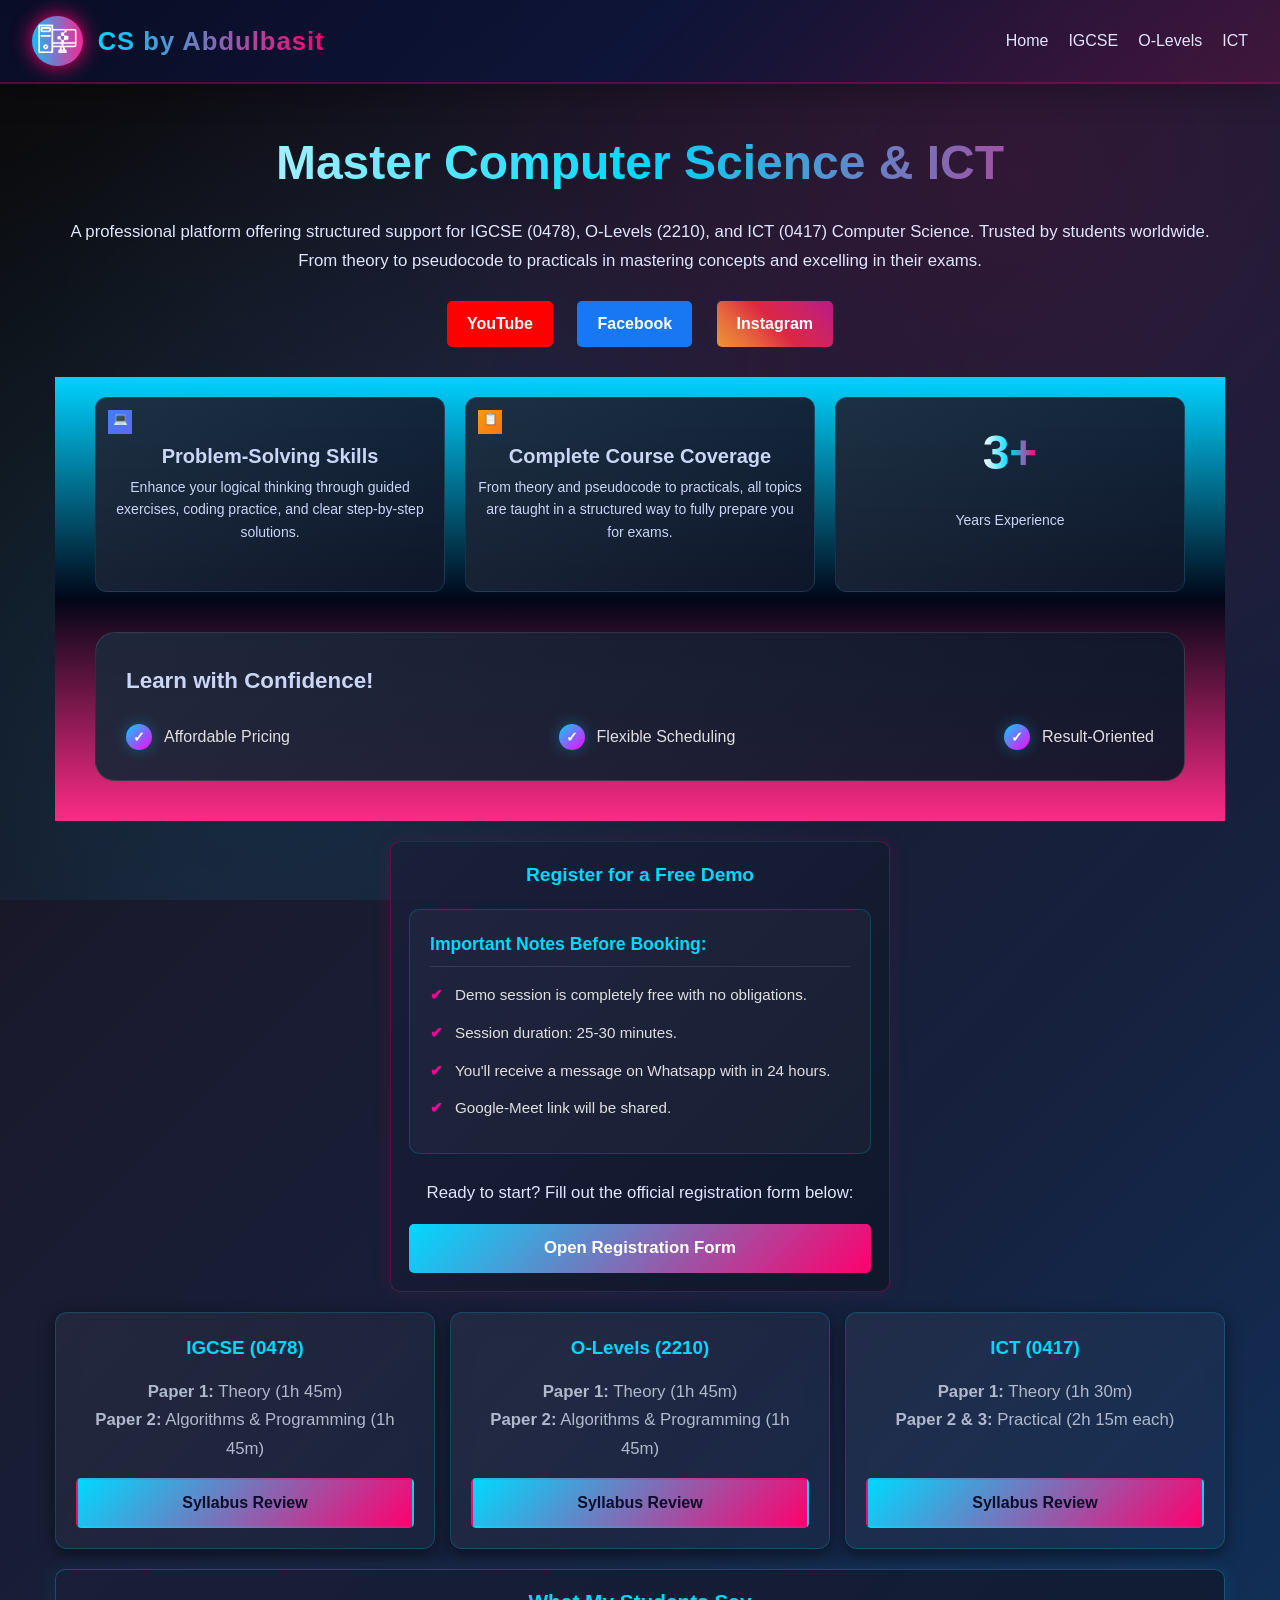
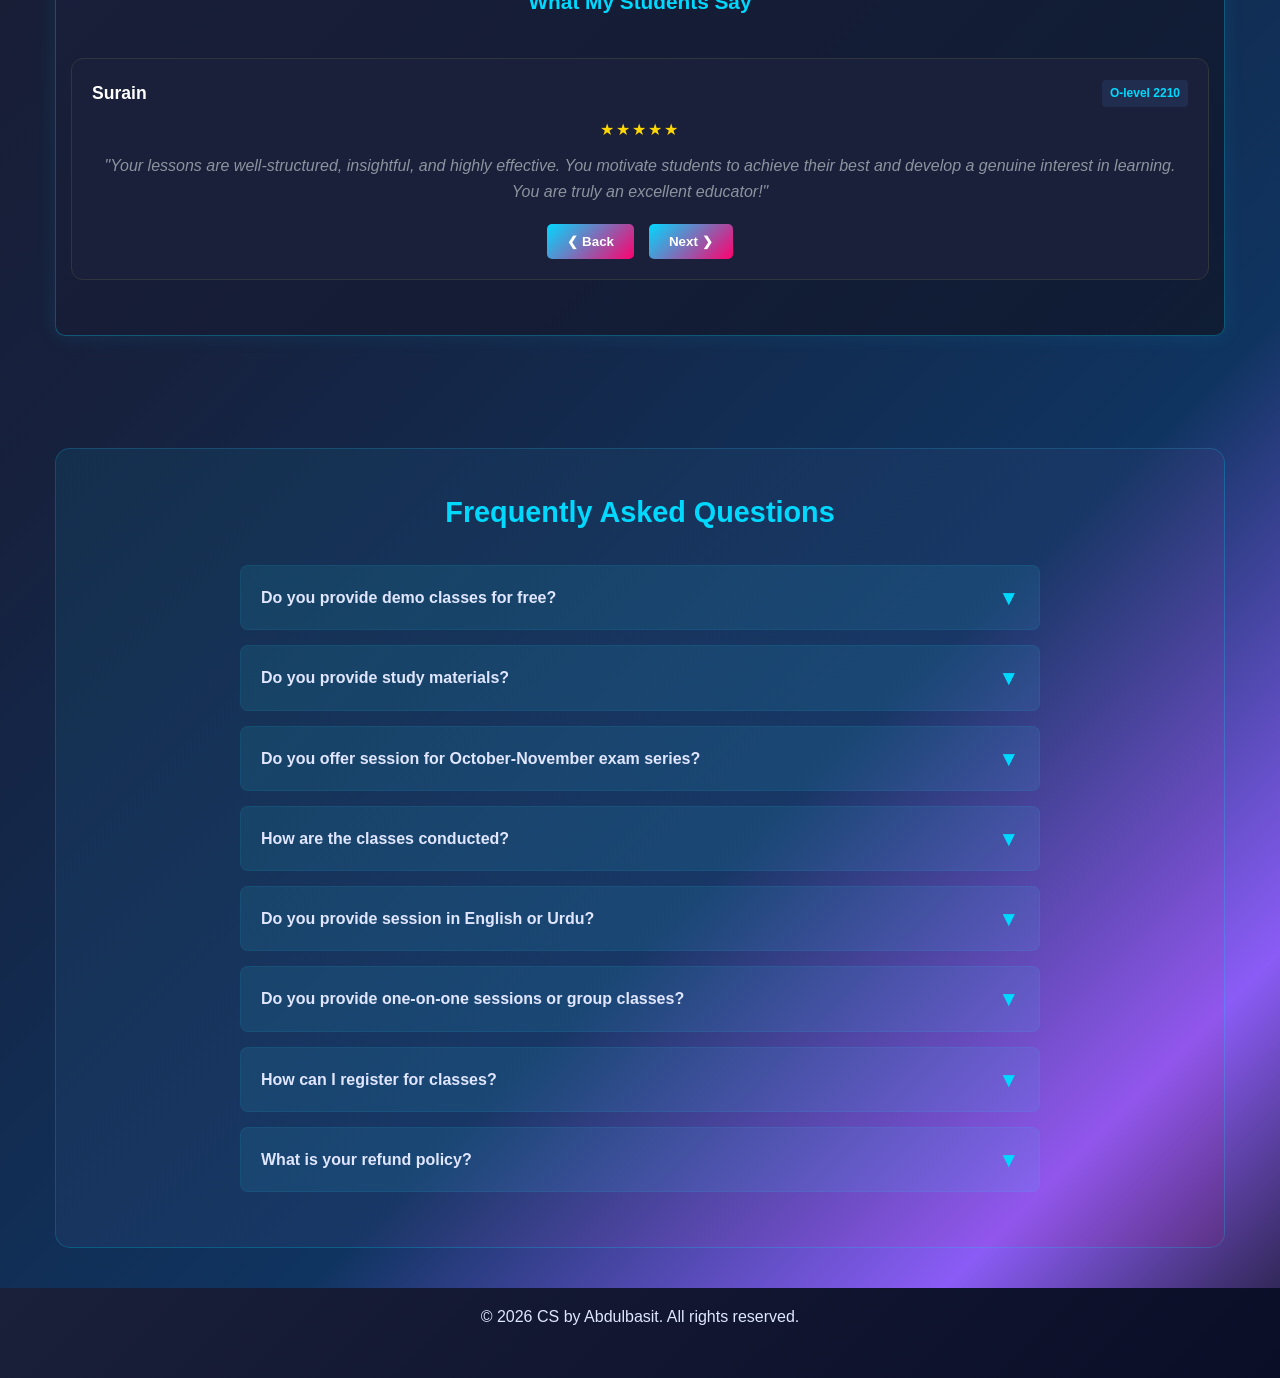
==== index.html @ abef61ba "Fix HTML encoding issues in index.html" ====
<!DOCTYPE html>
<html lang="en">
<head>
    <meta charset="UTF-8">
    <meta name="viewport" content="width=device-width, initial-scale=1.0">
    <title>CS by Abdulbasit</title>
    <link rel="stylesheet" href="style.css">
</head>
<body>

   <nav class="navbar">
        <div class="logo-container">
            <img src="finallogo1.png" alt="CS by Logo" class="logo" id="main-logo">
            <h1>
                <a href="index.html" style="text-decoration: none;">CS by Abdulbasit</a>
            </h1>
        </div>
        <ul class="nav-links">
            <li><a href="index.html">Home</a></li>
            <li><a href="igcse.html">IGCSE</a></li>
            <li><a href="olevels.html">O-Levels</a></li>
            <li><a href="ict.html">ICT</a></li>
        </ul>
    </nav>
<main>
        <section id="home" class="page active">
            
            <div class="hero">
                <h2>Master Computer Science & ICT</h2>
                <p>A professional platform offering structured support for IGCSE (0478), O-Levels (2210), and ICT (0417) Computer Science. Trusted by students worldwide. From theory to pseudocode to practicals in mastering concepts and excelling in their exams.</p>
                  <div class="social-links">
                    <a href="https://www.youtube.com/@CsbyAbdulbasit" target="_blank" class="btn social-yt">YouTube</a>
                    <a href="https://www.facebook.com/share/1ESRjjibMd/" target="_blank" class="btn social-fb">Facebook</a>
                    <a href="https://www.instagram.com/csbyabdulbasit?igsh=MWlsNWs1MmRtcjBvcQ==" target="_blank" class="btn social-ig">Instagram</a>
                </div>

<div class="feature-container">                   
  <div class="feature-grid">


    <!-- Card 1 -->
    <div class="feature-card">
      <div class="icon blue">💻</div>
      <h3>Problem-Solving Skills</h3>
      <p>Enhance your logical thinking through guided exercises, coding practice, and clear step-by-step solutions.</p>
    </div>

    <!-- Card 2 -->
    <div class="feature-card">
      <div class="icon orange">📋</div>
      <h3>Complete Course Coverage</h3>
      <p>From theory and pseudocode to practicals, all topics are taught in a structured way to fully prepare you for exams.</p>
    </div>

    <!-- Card 4 -->
    <div class="feature-card small">
      <h2 class="gradient-pink">3+</h2>
      <p>Years Experience</p>
    </div>

    <!-- Card 5 -->
<div class="feature-card wide">
    <h3>Learn with Confidence!</h3>
    
    <div class="feature-checklist">
        <div class="check-item">
            <div class="circle-check">✓</div>
            <div class="check-text-content">
                <span class="feature-title">Affordable Pricing</span>
            </div>
        </div>

        <div class="check-item">
            <div class="circle-check">✓</div>
            <div class="check-text-content">
                <span class="feature-title">Flexible Scheduling</span>
            </div>
        </div>

        <div class="check-item">
            <div class="circle-check">✓</div>
            <div class="check-text-content">
                <span class="feature-title">Result-Oriented</span>
            </div>
        </div>
    </div>
</div>    
    </div>
</div>
<section class="registration-section">
    <div class="form-container">
        <h3>Register for a Free Demo</h3>
        
        <div class="booking-notes">
            <h4>Important Notes Before Booking:</h4>
            <ul>
                <li><span>✔</span> Demo session is completely free with no obligations.</li>
                <li><span>✔</span> Session duration: 25-30 minutes.</li>
                <li><span>✔</span> You'll receive a message on Whatsapp with in 24 hours.</li>
                <li><span>✔</span> Google-Meet link will be shared.</li>
            </ul>
        </div>

        <div class="form-action-box">
            <p>Ready to start? Fill out the official registration form below:</p>
            <a href="https://forms.gle/vdHhHdok6STAop1UA" target="_blank" class="submit-btn" style="text-decoration: none; display: block; text-align: center;">
                Open Registration Form
            </a>
        </div>
    </div>
</section>
          
            <div class="course-grid">
                <div class="course-card">
                    <h3>
                        <a href="igcse.html" style="color: inherit; text-decoration: none;">IGCSE (0478)</a></h3>
                    <p><strong>Paper 1:</strong> Theory (1h 45m)<br><strong>Paper 2:</strong> Algorithms & Programming (1h 45m)</p>
                    <a href="C:\Users\user\Desktop\cybyabdulbasit website\697167-2026-2028-syllabus.pdf" target="_blank" class="syllabus-btn">Syllabus Review</a>
                </div>
                
                <div class="course-card">
                    <h3>
                        <a href="olevels.html"style="color: inherit; text-decoration: none;">O-Levels (2210)</a></h3>
                    <p><strong>Paper 1:</strong> Theory (1h 45m)<br><strong>Paper 2:</strong> Algorithms & Programming (1h 45m)</p>
                    <a href="C:\Users\user\Desktop\cybyabdulbasit website\697287-2026-2028-syllabus.pdf" target="_blank" class="syllabus-btn">Syllabus Review</a>
                </div>
                
                <div class="course-card">
                    <h3>
                        <a href="ict.html" style="color: inherit; text-decoration: none;">ICT (0417)</a>
                    </h3>
                    <p><strong>Paper 1:</strong> Theory (1h 30m)<br><strong>Paper 2 & 3:</strong> Practical (2h 15m each)</p>
                    <a href="C:\Users\user\Desktop\cybyabdulbasit website\ict-2026-2028-syllabus.pdf" target="_blank" class="syllabus-btn">Syllabus Review</a>
                </div>
            </div>

            <div class="feedback-section">
                <h3>What My Students Say</h3>
                
                <div class="reviews-container">
                    <div class="slider-container">
                        <div class="review-slide active">
                            <div class="review-header">
                                <span class="student-name">Surain</span>
                                <span class="subject-tag">O-level 2210</span>
                            </div>
                            <div class="stars-static">★★★★★</div>
                            <p class="review-text">"Your lessons are well-structured, insightful, and highly effective. You motivate students to achieve their best and develop a genuine interest in learning. You are truly an excellent educator!"</p>
                        </div>


                        <div class="review-slide">
                            <div class="review-header">
                                <span class="student-name">Muhammad Sufiyan</span>
                                <span class="subject-tag">ICT 0417</span>
                            </div>
                            <div class="stars-static">★★★★★</div>
                            <p class="review-text">"Sir Abdul Basit is a really amazing teacher who teaches theory and practical in detail. He ensures every concept is crystal clear before moving forward. Highly recommended!"</p>
                        </div>

                        <div class="review-slide">
                            <div class="review-header">
                                <span class="student-name">Rahgav</span>
                                <span class="subject-tag">O-level 2210</span>
                            </div>
                            <div class="stars-static">★★★★★</div>
                            <p class="review-text">"I am incredibly grateful for Sir Abdulbasit’s teaching style.Your ability to explain concepts clearly and patiently has greatly helped me understand the subject better."</p>
                        </div>

                        <div class="review-slide">
                            <div class="review-header">
                                <span class="student-name">Muhammad Ali Zaymran</span>
                                <span class="subject-tag">IGCSE 0478</span>
                            </div>
                            <div class="stars-static">★★★★★</div>
                            <p class="review-text">"Sir Basit is a thorough teacher who’s main focus is on the student and making them understand the assignment in a comfortable manner."</p>
                        </div>


                        
            
                    </div>
                    
                    <div class="carousel-controls">
                        <button class="nav-btn" onclick="prevSlide()">❮ Back</button>
                        <button class="nav-btn" onclick="nextSlide()">Next ❯</button>
                    </div>
                </div>
            </div>
        </section>


    

            
        </section>
         <section class="faq-section">
            <h3>Frequently Asked Questions</h3>
            <div class="faq-container" id="faqContainer">
                <!-- FAQ items will be generated dynamically from script.js -->
            </div>
        </section>
    </main>

 <footer>
        <p>&copy; 2026 CS by Abdulbasit. All rights reserved.</p>
    </footer>

    <script src="script.js"></script>
</body>
</html>
---- style.css ----
:root {
    --bg-color: #0a0e27;
    --surface-color: #1a1f3a;
    --text-primary: #e0e6ff;
    --accent-color: #00d9ff;
    --accent-secondary: #ff006e;
    --accent-glow: rgba(0, 217, 255, 0.3);
    --accent-glow-pink: rgba(255, 0, 110, 0.2);
}
* {
    margin: 0;
    padding: 0;
    box-sizing: border-box;
    font-family: 'Segoe UI', Tahoma, Geneva, Verdana, sans-serif;
}

html {
    scroll-behavior: smooth;
}

body {
    background-color: var(--bg-color);
    color: var(--text-primary);
    line-height: 1.6;
}
/* Container */
/* Full width section */
.feature-container {
  width: 100%;
  max-width: 100%;      /* remove limit */
  margin: 20px 0;       /* remove side auto centering */
  padding: 20px 40px;   /* keep some inner spacing */
  border-radius: 0;     /* optional: edge-to-edge look */
  background: linear-gradient(180deg, #00d2ff, #020617, #fd2b86); /* add pink */
}
.feature-grid {
  display: grid;
  grid-template-columns: 1fr 1fr 1fr;
  gap: 20px;
}
/* Cards */
.feature-card {
  background: rgba(255, 255, 255, 0.05);   /* glass effect */
  backdrop-filter: blur(10px);
  border: 1px solid rgba(255,255,255,0.08);
  color: #e2e8f0;
}

/* Hover glow */
.feature-card:hover {
  box-shadow: 0 0 25px var(--accent-glow-pink); /* pink glow */
}

/* Icons */
.icon.blue {
  background: linear-gradient(135deg, #3b82f6, #6366f1);
}

.icon.orange {
  background: linear-gradient(135deg, #f59e0b, #f97316);
}

/* Gradient text */
.gradient-blue {
  background: linear-gradient(to right, #22d3ee, #6366f1);
  -webkit-background-clip: text;
  color: transparent;
}

.gradient-pink {
  background: linear-gradient(to right, #ec4899, #8b5cf6);
  -webkit-background-clip: text;
  color: transparent;
}

/* Cards */
.feature-card {
  background: linear-gradient(135deg, rgba(30, 41, 59, 0.95), rgba(15, 23, 42, 0.95));
  padding: 12px;
  border-radius: 12px;
  color: #cbd5f5;
  transition: all 0.3s ease;
  min-height: 120px;
  border: 1px solid rgba(0, 217, 255, 0.15);
}


/* Hover */
.feature-card:hover {
  transform: translateY(-3px);
  box-shadow: 0 10px 25px rgba(0, 217, 255, 0.18), 0 0 18px rgba(255, 0, 110, 0.18);
  border-color: rgba(255, 0, 110, 0.35);
}

/* Small cards */
.feature-card.small {
  min-height: 120px;
  font-size: 20px;
  display: flex;
  flex-direction: column;
  justify-content: center;
  align-items: center;
}
.feature-card.small p{
line-height: 1.6;
padding-top:0px;
}
/* Wide card */
.feature-card.wide {
  grid-column: 1 / -1;
  min-height: 90px;
}

/* Icons */
.icon {
   
  width: 24px;
  height: 24px;
  font-size: 12px;
  margin-bottom: 6px;
}

/* Headings */
.feature-card h3 {
  font-size: 20px;
  margin-bottom: 4px;
  line-height: 1.6;
}

/* Text */
.feature-card p {
  font-size: 14px;
  line-height: 1.6;
  padding-top: 0;
  padding-bottom: 20px;
}

/* Numbers */
.gradient-blue,
.gradient-pink {
  font-size: 20px;
  font-weight: bold;
}

/* Dot */
.dot {
  width: 5px;
  height: 5px;
}
.navbar {
    background: linear-gradient(135deg, rgba(10, 14, 39, 0.95), rgba(13, 21, 57, 0.95), rgba(255, 0, 110, 0.12));
    padding: 1rem 2rem;
    display: flex;
    justify-content: space-between;
    align-items: center;
    border-bottom: 2px solid rgba(255, 0, 110, 0.3);
    box-shadow: 0 10px 30px rgba(0, 0, 0, 0.25);
}

.logo-container {
    display: flex;
    align-items: center;
    gap: 15px;
}

.logo {
    max-height: 50px;
    border-radius: 50%;
    filter: brightness(1.1) saturate(1.2) drop-shadow(0 0 10px var(--accent-secondary));
    transition: transform 0.3s ease, filter 0.3s ease;
}

.logo:hover {
    transform: scale(1.05);
    filter: brightness(1.2) saturate(1.3) drop-shadow(0 0 14px var(--accent-color));
}

.navbar h1 {
    background: linear-gradient(90deg, var(--accent-color), var(--accent-secondary));
    -webkit-background-clip: text;
    -webkit-text-fill-color: transparent;
    font-size: 1.6rem;
    letter-spacing: 1px;
    font-weight: 700;
}

.nav-links {
    list-style: none;
    display: flex;
    gap: 20px;
}

.nav-links a {
    color: var(--text-primary);
    text-decoration: none;
    font-weight: 500;
    transition: color 0.3s;
}

.nav-links a:hover {
     color: var(--accent-secondary);
}
/* Page Layout */

main {
    max-width: 1200px;
    margin: 1rem auto;
    padding: 0 15px;
}

.page {
    display: none;
    animation: fadeIn 0.4s ease-in;
}

.page.active {
    display: block;
}

/* Main Section Headings */
main section h2 {
    font-size: 2.2em;
    margin-bottom: 1.5rem;
    margin-top: 0;
    color: var(--text-primary);
    line-height: 1.3;
}

/* Reduce space before IGCSE section heading */
#igcse h2 {
    margin-top: -0.8rem;
}

main section p {
    font-size: 1.05em;
    line-height: 1.7;
    margin-bottom: 1rem;
}

main section ul li {
    font-size: 1.05em;
    line-height: 1.7;
    margin-bottom: 0.8rem;
}

@keyframes fadeIn {
    from { opacity: 0; transform: translateY(10px); }
    to { opacity: 1; transform: translateY(0); }
}

/* Hero Section */
.hero {
    text-align: center;
    margin-bottom: 3rem;
    padding: 2rem 0;
}

.hero h2 {
    font-size: 3rem;
    margin-bottom: 1.5rem;
    background: linear-gradient(90deg, #ffffff, var(--accent-color), var(--accent-secondary));
    -webkit-background-clip: text;
    -webkit-text-fill-color: transparent;
    transition: all 0.4s ease;
}

.hero h2:hover {
    transform: translateY(-2px);
    color: #fff;
    text-shadow: 0 0 15px rgba(255, 0, 110, 0.5), 0 0 25px rgba(0, 217, 255, 0.15);
}

/* Buttons */
.btn {
    display: inline-block;
    padding: 10px 20px;
    margin: 10px;
    border-radius: 5px;
    text-decoration: none;
    font-weight: bold;
    color: #fff;
    transition: transform 0.2s, box-shadow 0.2s, filter 0.2s;
}

.btn:hover {
    transform: translateY(-2px);
    box-shadow: 0 4px 15px var(--accent-glow-pink);
    filter: brightness(1.1);
}

.social-yt { background-color: #FF0000; }
.social-fb { background-color: #1877F2; }
.social-ig { background: linear-gradient(45deg, #f09433, #e6683c, #dc2743, #cc2366, #bc1888); }

/* Feedback & Stars */
.feedback-section {
    background: linear-gradient(135deg, rgba(26, 31, 58, 0.8) 0%, rgba(15, 23, 42, 0.8) 100%);
    padding: 15px;
    border-radius: 10px;
    text-align: center;
    margin-bottom: 2rem;
    border: 1px solid rgba(0, 217, 255, 0.3);
    box-shadow: 0 0 20px rgba(0, 217, 255, 0.1);
}

.feedback-section h3 {
    font-size: 1.3em;
    margin-bottom: 15px;
    color: var(--accent-color);
}

/* Form Styles */
.registration-section {
    margin-top: 1rem;
}

.form-container {
    background: linear-gradient(135deg, rgba(26, 31, 58, 0.9) 0%, rgba(15, 23, 42, 0.9) 100%);
    padding: 18px;
    border-radius: 10px;
    border: 1px solid rgba(255, 0, 110, 0.3);
    box-shadow: 0 0 20px rgba(255, 0, 110, 0.1);
    max-width: 500px;
    margin: 0 auto;
}

.form-container h3 {
    margin-bottom: 18px;
    color: var(--accent-color);
    text-align: center;
    font-size: 1.2em;
}

.input-group {
    margin-bottom: 14px;
}

.input-group label {
    display: block;
    margin-bottom: 4px;
    font-size: 0.95rem;
    font-weight: 500;
}

.input-group input, .input-group select {
    width: 100%;
    padding: 11px;
    border-radius: 5px;
    border: 1px solid #30363d;
    background-color: var(--bg-color);
    color: var(--text-primary);
    outline: none;
    font-size: 0.95em;
}

.input-group input:focus, .input-group select:focus {
    border-color: var(--accent-color);
}

.demo-notes {
    margin: 18px 0 16px 0;
    padding: 14px;
    background: rgba(0, 217, 255, 0.05);
    border: 1px solid rgba(0, 217, 255, 0.2);
    border-radius: 6px;
}

.demo-notes h4 {
    color: var(--accent-color);
    font-size: 0.98em;
    margin-bottom: 10px;
    font-weight: 600;
}

.notes-list {
    list-style: none;
    padding: 0;
    margin: 0;
}

.notes-list li {
    padding: 4px 0;
    padding-left: 15px;
    position: relative;
    color: var(--text-primary);
    font-size: 0.88em;
    line-height: 1.5;
}

.notes-list li:before {
    content: "✓";
    position: absolute;
    left: 0;
    color: var(--accent-secondary);
    font-weight: bold;
}

.submit-btn {
    width: 100%;
    padding: 11px;
    background: linear-gradient(135deg, var(--accent-color) 0%, var(--accent-secondary) 100%);
    color: #fff;
    border: none;
    border-radius: 5px;
    font-size: 1.05rem;
    font-weight: bold;
    cursor: pointer;
    transition: background 0.3s, box-shadow 0.3s;
}

.submit-btn:hover {
    background: linear-gradient(135deg, var(--accent-secondary) 0%, var(--accent-color) 100%);
    box-shadow: 0 0 15px var(--accent-glow-pink);
}
/* Reviews Styling */
.reviews-container {
    margin: 40px 0;
    text-align: center;
}

.review-card {
    background: var(--surface-color);
    padding: 20px;
    border-radius: 12px;
    border: 1px solid #30363d;
    text-align: left;
    transition: transform 0.3s ease, box-shadow 0.3s ease;
}

.review-card:hover {
    transform: translateY(-5px);
    border-color: var(--accent-secondary);
    box-shadow: 0 10px 30px var(--accent-glow-pink);
}

.review-header {
    display: flex;
    justify-content: space-between;
    align-items: center;
    margin-bottom: 10px;
}

.student-name {
    font-weight: bold;
    color: #fff;
    font-size: 1.1rem;
}

.subject-tag {
    background: rgba(88, 166, 255, 0.1);
    color: var(--accent-color);
    padding: 4px 8px;
    border-radius: 4px;
    font-size: 0.75rem;
    font-weight: bold;
}

:root {
    --bg-main: #000000;
    --bg-gradient: linear-gradient(135deg, #000000 0%, #1a1a1a 100%);
    --card-bg: rgba(255, 255, 255, 0.05);
    --accent: #00d2ff;
    --text: #e0e0e0;
}

body {
    background: var(--bg-main);
    background-image: var(--bg-gradient);
    color: var(--text);
}

/* Course Grid */
.course-grid {
    display: grid;
    grid-template-columns: repeat(auto-fit, minmax(250px, 1fr));
    gap: 20px;
    margin: 40px 0;
}




.course-card {
    background: var(--card-bg);
    padding: 25px;
    border-radius: 15px;
    border: 1px solid rgba(255,255,255,0.1);
    backdrop-filter: blur(10px);
    text-align: center;
    margin-top: 0;
}

.syllabus-btn {
    margin-top: 15px;
    padding: 8px 18px;
    background: transparent;
    border: 1px solid var(--accent);
    color: var(--accent);
    cursor: pointer;
    border-radius: 20px;
    transition: 0.3s;
}

.syllabus-btn:hover {
    background: var(--accent);
    color: #000;
}

/* Feedback Carousel */
@keyframes slideIn {
    from { opacity: 0; transform: translateX(20px); }
    to { opacity: 1; transform: translateX(0); }
}

.review-slide {
    display: none;
    text-align: center;
    animation: slideIn 0.5s ease;
}

.review-slide.active {
    display: block;
}

.carousel-controls {
    display: flex;
    justify-content: center;
    gap: 20px;
    margin-top: 20px;
}
body {
    background: #000000;
    background-image: linear-gradient(135deg, #0a0a0a 0%, #1a1a2e 25%, #16213e 50%, #0f3460 75%, #8b5cf6 90%, #1a1a2e 100%);
    color: var(--text-primary);
    line-height: 1.6;
    position: relative;
}

body::before {
    content: '';
    position: fixed;
    top: 0;
    left: 0;
    width: 100%;
    height: 100%;
    background: radial-gradient(circle at 20% 80%, rgba(0, 217, 255, 0.1) 0%, transparent 50%),
                radial-gradient(circle at 80% 20%, rgba(255, 0, 110, 0.1) 0%, transparent 50%),
                radial-gradient(circle at 40% 40%, rgba(139, 92, 246, 0.05) 0%, transparent 50%);
    pointer-events: none;
    z-index: -1;
}

/* Course Grid for Home Page */
.course-grid {
    display: grid;
    grid-template-columns: repeat(auto-fit, minmax(250px, 1fr));
    gap: 15px;
    margin: 20px 0;
}

.course-card {
    background: linear-gradient(135deg, rgba(255, 255, 255, 0.05) 0%, rgba(255, 255, 255, 0.02) 100%);
    padding: 20px;
    border-radius: 12px;
    border: 1px solid rgba(0, 217, 255, 0.2);
    text-align: center;
    box-shadow: 0 4px 15px rgba(0,0,0,0.5);
    display: flex;
    flex-direction: column;
    justify-content: space-between;
    min-height: 220px;
    transition: all 0.3s ease;
}

.course-card:hover {
    border-color: var(--accent-secondary);
    box-shadow: 0 8px 25px var(--accent-glow), 0 0 15px var(--accent-glow-pink);
}

.course-card h3 {
    color: var(--accent-color);
    margin-bottom: 15px;
}

.course-card h3:hover {
    color: var(--accent-secondary);
    cursor: pointer;
}

.course-card p {
    flex-grow: 1;
    margin-bottom: 15px;
    color: #b0b9cc;
}

.syllabus-btn {
    margin-top: auto;
    padding: 10px 20px;
    background: linear-gradient(135deg, var(--accent-color) 0%, var(--accent-secondary) 100%);
    border: 2px solid transparent;
    color: #0a0e27;
    cursor: pointer;
    border-radius: 5px;
    font-weight: bold;
    transition: all 0.3s;
    text-decoration: none;
    display: inline-block;
}

.syllabus-btn:hover {
    background: linear-gradient(135deg, var(--accent-secondary) 0%, var(--accent-color) 100%);
    box-shadow: 0 0 15px var(--accent-glow-pink);
}

/* Paper Details Box on Redirected Pages */
.paper-details-box {
    margin-top: 30px;
    background: rgba(88, 166, 255, 0.05);
    padding: 20px;
    border-left: 4px solid var(--accent-color);
    border-radius: 5px;
    transition: all 0.3s ease;
}

.paper-details-box:hover {
    background: rgba(255, 0, 110, 0.1);
    border-left-color: var(--accent-secondary);
    box-shadow: 0 0 10px var(--accent-glow-pink);
}

.paper-details-box h3 {
    margin-bottom: 12px;
    color: var(--accent-color);
    font-size: 1.25em;
}

.paper-details-box p {
    margin-bottom: 10px;
}

/* Two Column Paper Layout */
.papers-grid {
    display: grid;
    grid-template-columns: 1fr 1fr;
    gap: 20px;
    margin-top: 20px;
}

.paper-column {
    background: rgba(0, 217, 255, 0.03);
    border: 1px solid rgba(0, 217, 255, 0.2);
    border-radius: 8px;
    padding: 20px;
    transition: all 0.3s ease;
}

.paper-column:hover {
    background: rgba(0, 217, 255, 0.08);
    border-color: rgba(0, 217, 255, 0.4);
    box-shadow: 0 0 20px rgba(0, 217, 255, 0.2);
}

.paper-header {
    margin-bottom: 15px;
    padding-bottom: 12px;
    border-bottom: 2px solid var(--accent-color);
}

.paper-header h4 {
    font-size: 1.4em;
    color: var(--accent-color);
    margin-bottom: 3px;
}

.paper-title {
    color: var(--accent-secondary);
    font-weight: 600;
    font-size: 1em;
}

.paper-info {
    margin-bottom: 15px;
}

.paper-info p {
    margin-bottom: 6px;
    font-size: 0.95em;
    line-height: 1.7;
}

.paper-info strong {
    color: var(--accent-color);
}

.topics-section {
    margin-top: 15px;
    padding-top: 15px;
    border-top: 1px solid rgba(0, 217, 255, 0.15);
}

.topics-section h5 {
    color: var(--accent-color);
    margin-bottom: 8px;
    font-size: 1.05em;
}

.topics-list {
    list-style: none;
    padding: 0;
}

.topics-list li {
    padding: 3px 0;
    padding-left: 20px;
    position: relative;
    color: var(--text-primary);
    font-size: 0.95em;
    line-height: 1.4;
}

.topics-list li:before {
    content: "▸";
    position: absolute;
    left: 0;
    color: var(--accent-secondary);
    font-weight: bold;
}

/* Responsive: Stack columns on mobile */
@media (max-width: 768px) {
    .papers-grid {
        grid-template-columns: 1fr;
        gap: 20px;
    }
}

/* ICT Three Column Layout */
.ict-grid {
    grid-template-columns: 1fr 1fr 1fr;
    gap: 15px;
}

@media (max-width: 1024px) {
    .ict-grid {
        grid-template-columns: 1fr 1fr;
    }
}

@media (max-width: 768px) {
    .ict-grid {
        grid-template-columns: 1fr;
        gap: 20px;
    }
}

/* Review Carousel Styling */
.reviews-container {
    background: var(--surface-color);
    padding: 20px;
    border-radius: 12px;
    border: 1px solid #30363d;
    position: relative;
}

.review-slide {
    display: none;
    text-align: center;
    animation: fadeIn 0.5s ease;
}

.review-slide.active {
    display: block;
}

.carousel-controls {
    display: flex;
    justify-content: center;
    gap: 15px;
    margin-top: 20px;
}

.nav-btn {
    padding: 10px 20px;
    background: linear-gradient(135deg, var(--accent-color) 0%, var(--accent-secondary) 100%);
    color: #fff;
    border: none;
    border-radius: 5px;
    font-weight: bold;
    cursor: pointer;
    transition: all 0.3s ease;
}

.nav-btn:hover {
    background: linear-gradient(135deg, var(--accent-secondary) 0%, var(--accent-color) 100%);
    box-shadow: 0 0 15px var(--accent-glow-pink);
    transform: scale(1.05);
}


.stars-static {
    color: #ffd700;
    margin-bottom: 10px;
    letter-spacing: 2px;
}

.review-text {
    font-style: italic;
    color: #8b949e;
    font-size: 1em;
    line-height: 1.6;
}

footer {
    text-align: center;
    padding: 1rem;
    margin-top: 2rem;
    background: linear-gradient(135deg, #1a1f3a 0%, #0a0e27 100%);
    color: var(--text-primary);
    min-height: 10vh;
    position:unset;
    bottom: 0; 
    left: 0; 
    width: 100%;
}

/* Responsive Design */
@media (max-width: 768px) {
    main {
        margin: 0.5rem auto;
        padding: 0 10px;
    }
    
    .navbar {
        padding: 0.5rem 1rem;
        flex-direction: column;
        gap: 10px;
    }
    
    .nav-links {
        gap: 10px;
    }
    
    .hero {
        padding: 1rem 0;
    }
    
    .hero h2 {
        font-size: 2.2rem;
    }
    
    .course-grid {
        grid-template-columns: 1fr;
        gap: 10px;
        margin: 15px 0;
    }
    
    .course-card {
        padding: 15px;
        min-height: 200px;
    }
    
    .feedback-section {
        padding: 10px;
        margin-bottom: 1rem;
    }
    
    .reviews-container {
        padding: 15px;
    }
    
    .form-container {
        padding: 15px;
    }
    
    .input-group input, .input-group select {
        padding: 8px;
    }
    
    .submit-btn {
        padding: 10px;
        font-size: 1rem;
    }
    
    .feature-container {
        padding: 15px 20px;
    }
    
    .feature-grid {
        grid-template-columns: 1fr;
        gap: 15px;
    }
    
    .nav-btn {
        padding: 8px 16px;
    }
}

@media (max-width: 480px) {
    .hero h2 {
        font-size: 1.9rem;
    }
    
    .btn {
        padding: 8px 16px;
        margin: 5px;
    }
    
    .course-card {
        padding: 12px;
    }
    
    .form-container {
        padding: 12px;
    }
    
    .nav-btn {
        padding: 6px 12px;
        font-size: 0.9rem;
    }
}

/* FAQ Section Styles */
.faq-section {
    background: linear-gradient(135deg, rgba(0, 217, 255, 0.08), rgba(255, 0, 110, 0.08));
    padding: 40px;
    border-radius: 15px;
    margin: 40px 0;
    border: 1px solid rgba(0, 217, 255, 0.2);
}

.faq-section h3 {
    text-align: center;
    margin-bottom: 30px;
    color: var(--accent-color);
    font-size: 1.8rem;
}

.faq-container {
    max-width: 800px;
    margin: 0 auto;
}

.faq-item {
    margin-bottom: 15px;
    background: rgba(255, 255, 255, 0.02);
    border: 1px solid rgba(0, 217, 255, 0.15);
    border-radius: 8px;
    overflow: hidden;
    transition: all 0.3s ease;
}

.faq-item:hover {
    border-color: var(--accent-color);
    box-shadow: 0 0 15px var(--accent-glow);
}

.faq-question {
    padding: 15px 20px;
    background: rgba(0, 217, 255, 0.08);
    cursor: pointer;
    font-weight: 600;
    color: var(--text-primary);
    display: flex;
    justify-content: space-between;
    align-items: center;
    transition: background 0.3s;
}

.faq-question:hover {
    background: rgba(0, 217, 255, 0.15);
}

.faq-toggle {
    color: var(--accent-color);
    font-size: 1.3rem;
    transition: transform 0.3s;
}

.faq-item.active .faq-toggle {
    transform: rotate(180deg);
}

.faq-answer {
    padding: 0 20px;
    max-height: 0;
    overflow: hidden;
    transition: max-height 0.3s ease, padding 0.3s ease;
    background: rgba(255, 255, 255, 0.01);
}

.faq-item.active .faq-answer {
    padding: 15px 20px;
    max-height: 500px;
}

.faq-answer p {
    color: #b0b9cc;
    line-height: 1.6;
}

/* Class Timings Section */
.timings-section {
    background: rgba(255, 0, 110, 0.08);
    padding: 25px;
    border-radius: 12px;
    border-left: 4px solid var(--accent-secondary);
    margin: 25px 0;
}

.timings-section h3 {
    color: var(--accent-secondary);
    margin-bottom: 15px;
    font-size: 1.3em;
}

.timings-grid {
    display: grid;
    grid-template-columns: repeat(auto-fit, minmax(220px, 1fr));
    gap: 12px;
    margin-top: 12px;
}

.timing-card {
    background: rgba(255, 255, 255, 0.03);
    padding: 12px 15px;
    border-radius: 8px;
    border: 1px solid rgba(255, 0, 110, 0.2);
    font-size: 0.95em;
    line-height: 1.6;
}

.timing-card strong {
    color: var(--accent-secondary);
}

/* Pseudocode Compiler Styles */
.compiler-container {
    display: flex;
    flex-direction: column;
    gap: 20px;
    max-width: 800px;
    margin: 0 auto;
}

.compiler-form {
    background: rgba(255, 255, 255, 0.05);
    padding: 20px;
    border-radius: 12px;
    border: 1px solid rgba(0, 217, 255, 0.2);
}


.compiler-form label {
    display: block;
    margin-bottom: 10px;
    font-weight: bold;
    color: var(--accent-color);
}

.compiler-form textarea {
    width: 100%;
    height: 200px;
    padding: 10px;
    border: 1px solid rgba(0, 217, 255, 0.2);
    border-radius: 8px;
    background: rgba(0,0,0,0.5);
    color: var(--text-primary);
    font-family: monospace;
    resize: vertical;
}

.compile-btn {
    background: linear-gradient(135deg, var(--accent-color), var(--accent-secondary));
    color: white;
    border: none;
    padding: 10px 20px;
    border-radius: 8px;
    cursor: pointer;
    margin-top: 10px;
    transition: all 0.3s ease;
    font-weight: bold;
}

.compile-btn:hover {
    transform: translateY(-2px);
    box-shadow: 0 5px 15px rgba(0, 217, 255, 0.3);
}

.output-container {
    background: rgba(255, 255, 255, 0.05);
    padding: 20px;
    border-radius: 12px;
    border: 1px solid rgba(0, 217, 255, 0.2);
}

.output-container h3 {
    margin-bottom: 10px;
    color: var(--accent-color);
}

.output-container pre {
    background: rgba(0,0,0,0.5);
    padding: 10px;
    border-radius: 8px;
    white-space: pre-wrap;
    font-family: monospace;
    color: var(--text-primary);
    border: 1px solid rgba(0, 217, 255, 0.1);
}

/* Resources Styles */
.resources-grid {
    display: grid;
    grid-template-columns: repeat(auto-fit, minmax(300px, 1fr));
    gap: 20px;
    margin: 20px 0;
}

.resource-card {
    background: linear-gradient(135deg, rgba(255, 255, 255, 0.05) 0%, rgba(255, 255, 255, 0.02) 100%);
    padding: 20px;
    border-radius: 12px;
    border: 1px solid rgba(0, 217, 255, 0.2);
    text-align: center;
    box-shadow: 0 4px 15px rgba(0,0,0,0.5);
    transition: all 0.3s ease;
}

.resource-card:hover {
    border-color: var(--accent-secondary);
    box-shadow: 0 8px 25px var(--accent-glow), 0 0 15px var(--accent-glow-pink);
}

.resource-card h3 {
    color: var(--accent-color);
    margin-bottom: 10px;
}

.resource-card p {
    margin-bottom: 15px;
    color: #b0b9cc;
}

.resource-btn {
    background: linear-gradient(135deg, var(--accent-color), var(--accent-secondary));
    color: white;
    text-decoration: none;
    padding: 10px 20px;
    border-radius: 8px;
    display: inline-block;
    transition: all 0.3s ease;
    font-weight: bold;
}

.resource-btn:hover {
    transform: translateY(-2px);
    box-shadow: 0 5px 15px rgba(0, 217, 255, 0.3);
    color: white;
}

/* Additional Features Grid */
.additional-features {
    display: grid;
    grid-template-columns: repeat(auto-fit, minmax(300px, 1fr));
    gap: 20px;
    margin: 20px 0;
    text-align: center;
   
}

.additional-features .feature-card h3 a:hover {
    color: var(--accent-secondary);
    transition: color 0.3s ease;
}

/* Pseudocode Compiler Styles */
.compiler-container {
    display: flex;
    flex-direction: row;
    width: 100vw;
    height: calc(200vh - 220px);
    border: 1px solid rgba(0, 217, 255, 0.2);
    border-radius: 8px;
    overflow: hidden;
    margin: 0; /* remove horizontal margin */
}

.controls {
    display: flex;
    gap: 10px;
    align-items: center;
    flex-wrap: wrap;
}

.controls select, .controls button, .controls input {
    padding: 8px 15px;
    border-radius: 5px;
    border: 1px solid rgba(0, 217, 255, 0.2);
    background: rgba(255, 255, 255, 0.05);
    color: var(--text-primary);
    cursor: pointer;
    font-weight: bold;
}

.controls button {
    background: linear-gradient(135deg, var(--accent-color), var(--accent-secondary));
    color: white;
    border: none;
    transition: all 0.3s ease;
}

.controls button:hover {
    transform: translateY(-2px);
    box-shadow: 0 5px 15px rgba(0, 217, 255, 0.3);
}

.editor-container,
.console-container {
    flex: 1;
    min-width: 0; /* VERY important */
    height: 100%;
    display: flex;
    flex-direction: column;
}
.compiler-container {
    overflow: hidden;
}
#console-output {
    overflow-x: auto;
}


.editor-container {
    border-right: 1px solid rgba(0, 217, 255, 0.2);
}

.console-container {
    background: #000;
}

.panel-header {
    background: rgba(0, 217, 255, 0.1);
    padding: 5px 15px;
    font-size: 12px;
    color: var(--accent-color);
    border-bottom: 1px solid rgba(0, 217, 255, 0.2);
}

.editor-wrapper {
    display: flex;
    flex: 1;
    min-height: 0;
}

.line-numbers {
    background: #000;
    color: #888;
    padding: 20px 10px;
    font-family: 'Consolas', monospace;
    font-size: 16px;
    line-height: 1.4;
    border-right: 1px solid rgba(255, 255, 255, 0.08);
    user-select: none;
    width: 45px;
    text-align: right;
    overflow: hidden;
}

#editor {
    flex: 1;
    background: #000;
    color: #9cdcfe;
    padding: 20px;
    font-family: 'Consolas', monospace;
    font-size: 16px;
    border: none;
    outline: none;
    resize: none;
    line-height: 1.4;
    width: 100%;
    box-sizing: border-box;
}

#console-output {
    flex: 1;
    background: #000;
    color: #00ff00;
    padding: 20px;
    font-family: 'Consolas', monospace;
    overflow-y: auto;
    white-space: pre-wrap;
    font-size: 15px;
    min-height: 0;
}

.error {
    color: #ff6b6b;
}

/* Responsive adjustments */
@media (max-width: 768px) {
    .compiler-container {
        flex-direction: column;
        height: 100%;
    }
    .editor-container, .console-container {
        width: 100%;
        height: 50%;
    }
    .editor-container {
        border-right: none;
        border-bottom: 1px solid rgba(0, 217, 255, 0.2);
    }
}

/* Booking Notes Styling */
.booking-notes {
    background: rgba(255, 255, 255, 0.03);
    border: 1px solid rgba(0, 210, 255, 0.2);
    padding: 20px;
    border-radius: 10px;
    margin-bottom: 25px;
    text-align: left;
}

.booking-notes h4 {
    color: var(--accent-color);
    margin-bottom: 15px;
    font-size: 1.1rem;
    border-bottom: 1px solid rgba(255,255,255,0.1);
    padding-bottom: 8px;
}

.booking-notes ul {
    list-style: none;
    padding: 0;
}

.booking-notes li {
    margin-bottom: 12px;
    font-size: 0.95rem;
    color: #e0e0e0;
    display: flex;
    align-items: center;
}

.booking-notes li span {
    color: #ff009d; /* Green checkmark color */
    margin-right: 12px;
    font-weight: bold;
}

.form-action-box {
    text-align: center;
}

.limit-note {
    font-size: 0.75rem;
    color: #58a6ff;
    margin-top: 10px;
    font-style: italic;
}

.submit-btn {
    transition: transform 0.2s ease, background-color 0.3s ease;
}

.submit-btn:hover {
    transform: scale(1.02);
}

/* Checklist Layout */
.feature-checklist {
    display: flex;
    justify-content: space-between;
    flex-wrap: wrap;
    gap: 20px;
}

.check-item {
    display: flex;
    align-items: center;
    gap: 12px;
}

/* Card Styling */
.feature-card.wide {
    border: 1px solid rgba(255, 255, 255, 0.1);
    padding: 30px;
    border-radius: 20px;
    margin: 20px 0;
}

.feature-card.wide h3 {
    margin-bottom: 25px;
    font-size: 1.4rem;
    display: flex;
    align-items: center;
    gap: 10px;
}

/* The Glowing Dot next to the Title */

/* Checklist Layout */
.feature-checklist {
    display: flex;
    justify-content: space-between;
    flex-wrap: wrap;
    gap: 20px;
}

.check-item {
    display: flex;
    align-items: center;
    gap: 12px;
}

/* Blue-Pink Gradient Ticks */
.circle-check {
    min-width: 26px;
    height: 26px;
    background: linear-gradient(135deg, #00d2ff, #ff00ff);
    border-radius: 50%;
    display: flex;
    align-items: center;
    justify-content: center;
    color: white;
    font-size: 14px;
    font-weight: bold;
    box-shadow: 0 0 15px rgba(0, 210, 255, 0.3);
}

.feature-title {
    color: #e0e0e0;
    font-size: 1rem;
    font-weight: 500;
}

/* Mobile Fix */
@media (max-width: 768px) {
    .feature-checklist {
        flex-direction: column;
        gap: 15px;
    }
}
.reveal {
    opacity: 0;
    transform: translateY(30px);
    transition: all 0.8s ease-out;
}

.reveal.active {
    opacity: 1;
    transform: translateY(0);
}
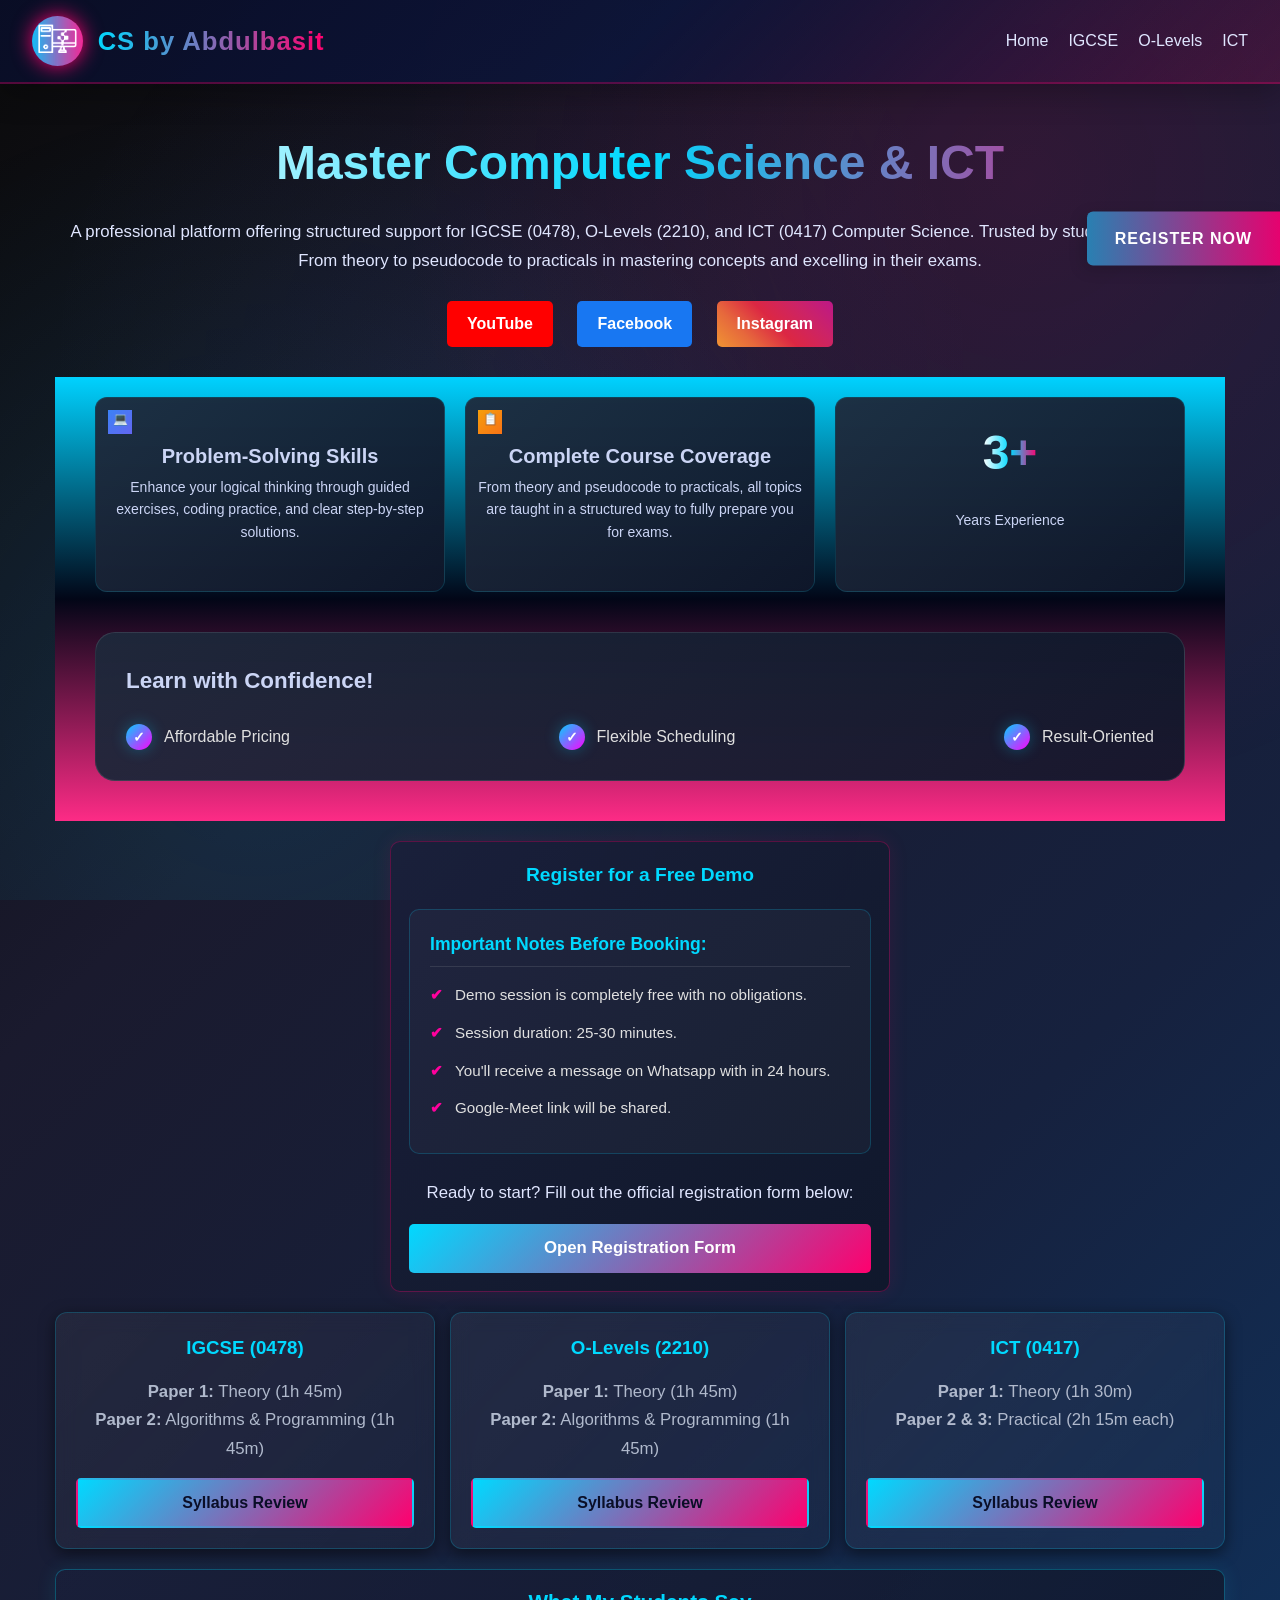
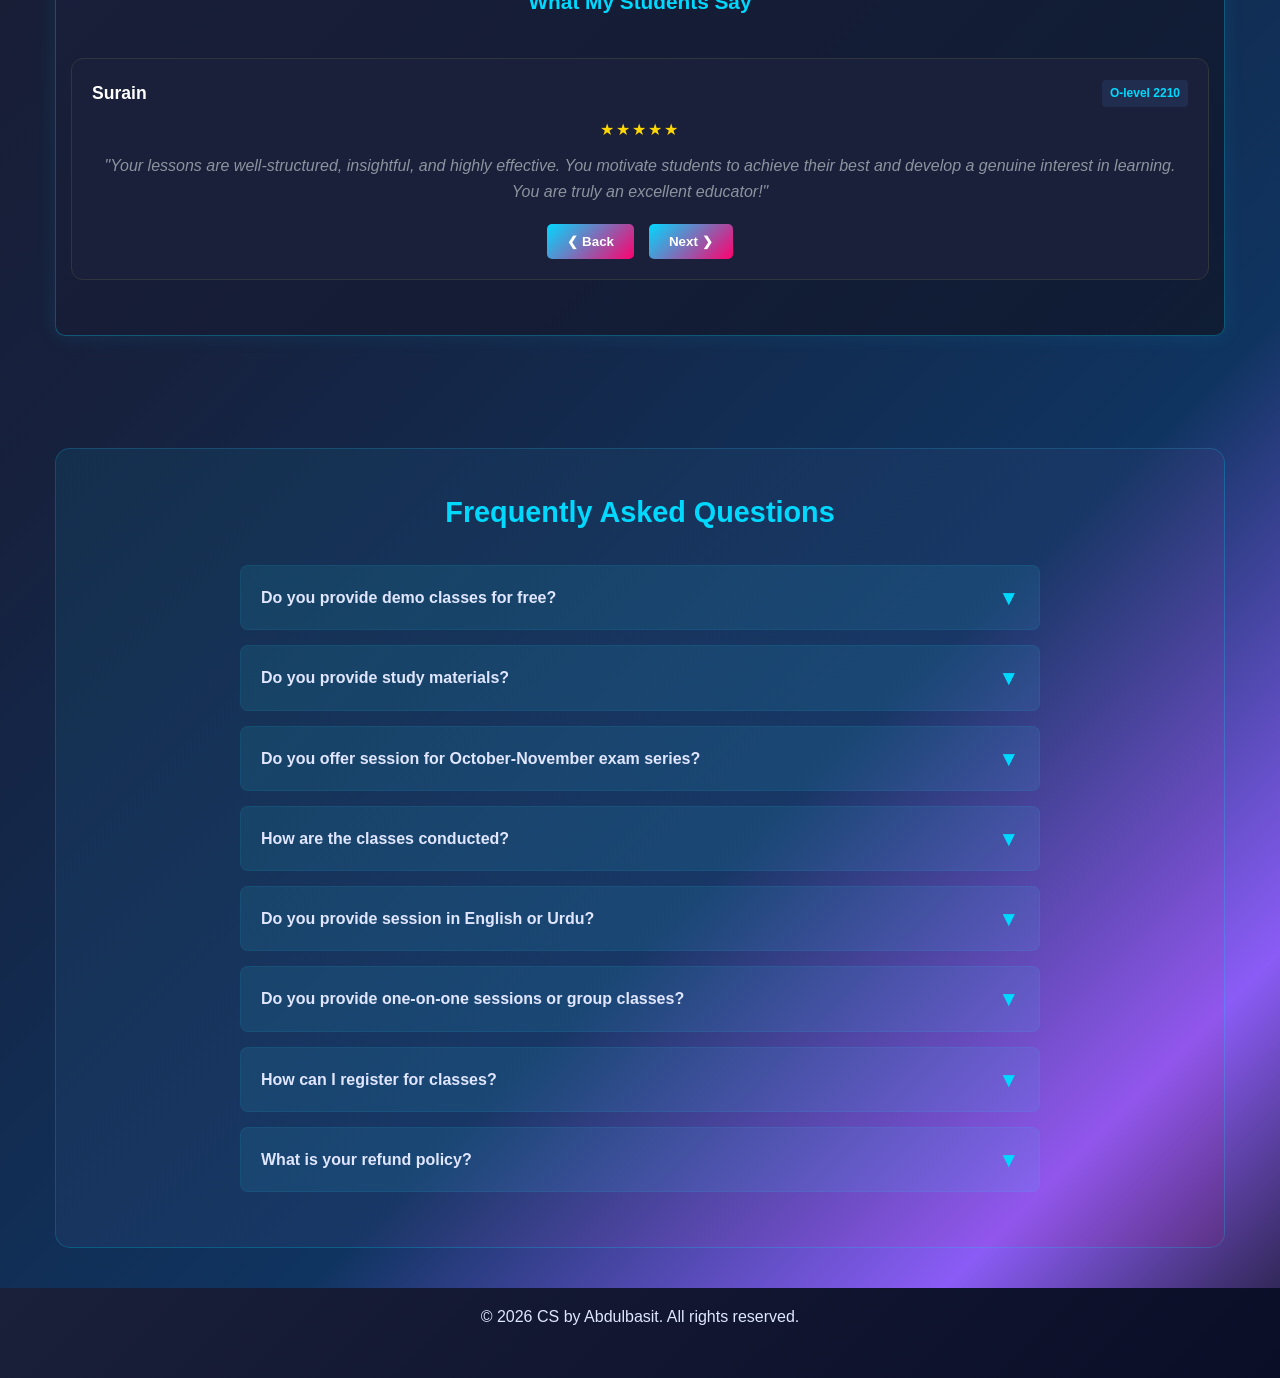
==== commit a8ada74c: "Update index.html" ====
--- a/index.html
+++ b/index.html
@@ -5,8 +5,48 @@
     <meta name="viewport" content="width=device-width, initial-scale=1.0">
     <title>CS by Abdulbasit</title>
     <link rel="stylesheet" href="style.css">
+    
+    <style>
+        /* Floating Register Strip with Custom Gradient */
+        .sticky-register-strip {
+            position: fixed;
+            right: 0;
+            top: 25%; /* Positions it 25% down from the top of the screen */
+            transform: translateY(-25%);
+            
+            /* Modern Gradient Background going from Left to Right */
+            background: linear-gradient(to right, #2980b2, #e6026f);
+            
+            color: #ffffff; /* White text */
+            padding: 14px 28px; /* Creates the horizontal rectangle shape */
+            font-family: 'Segoe UI', Tahoma, Geneva, Verdana, sans-serif;
+            font-weight: bold;
+            letter-spacing: 1px;
+            text-decoration: none;
+            text-transform: uppercase;
+            
+            /* Clean edge on the right, smooth curve on the left stretching out */
+            border-radius: 6px 0 0 6px; 
+            
+            box-shadow: -4px 4px 15px rgba(0, 0, 0, 0.15);
+            z-index: 9999; /* Ensures it stays above all other page elements */
+            transition: all 0.4s ease; /* Smooth transition for hover effects */
+        }
+
+        /* Interactive Hover Effect */
+        .sticky-register-strip:hover {
+            /* Flips the gradient direction on hover for a subtle glowing shift */
+            background: linear-gradient(to right, #e6026f, #2980b2); 
+            
+            padding-left: 42px; /* Stretches the strip further to the left when hovered */
+            box-shadow: -6px 6px 20px rgba(0, 0, 0, 0.25);
+        }
+    </style>
 </head>
 <body>
+
+    <!-- Floating Register Now Strip connected to your Google Form -->
+    <a href="https://forms.gle/vdHhHdok6STAop1UA" target="_blank" class="sticky-register-strip">Register Now</a>
 
    <nav class="navbar">
         <div class="logo-container">
@@ -34,6 +74,7 @@
                     <a href="https://www.instagram.com/csbyabdulbasit?igsh=MWlsNWs1MmRtcjBvcQ==" target="_blank" class="btn social-ig">Instagram</a>
                 </div>
 
+                
 <div class="feature-container">                   
   <div class="feature-grid">
 
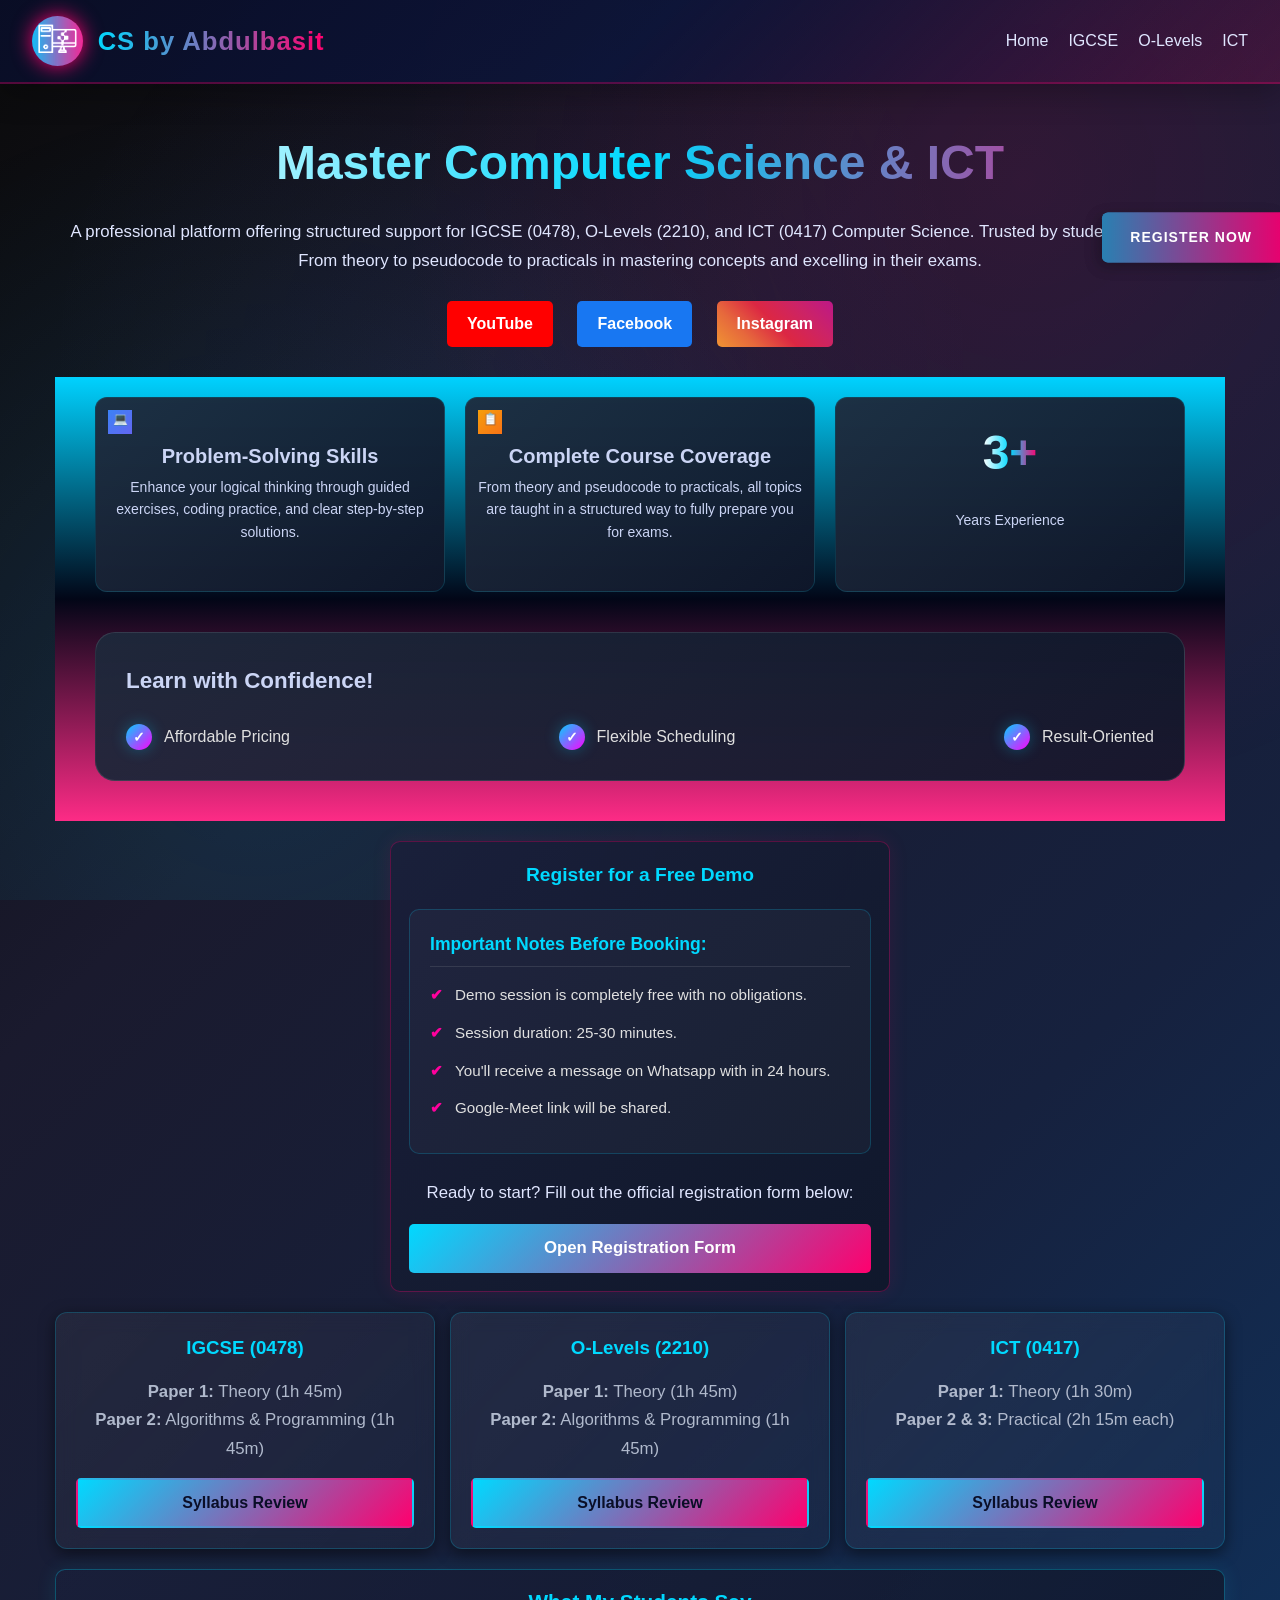
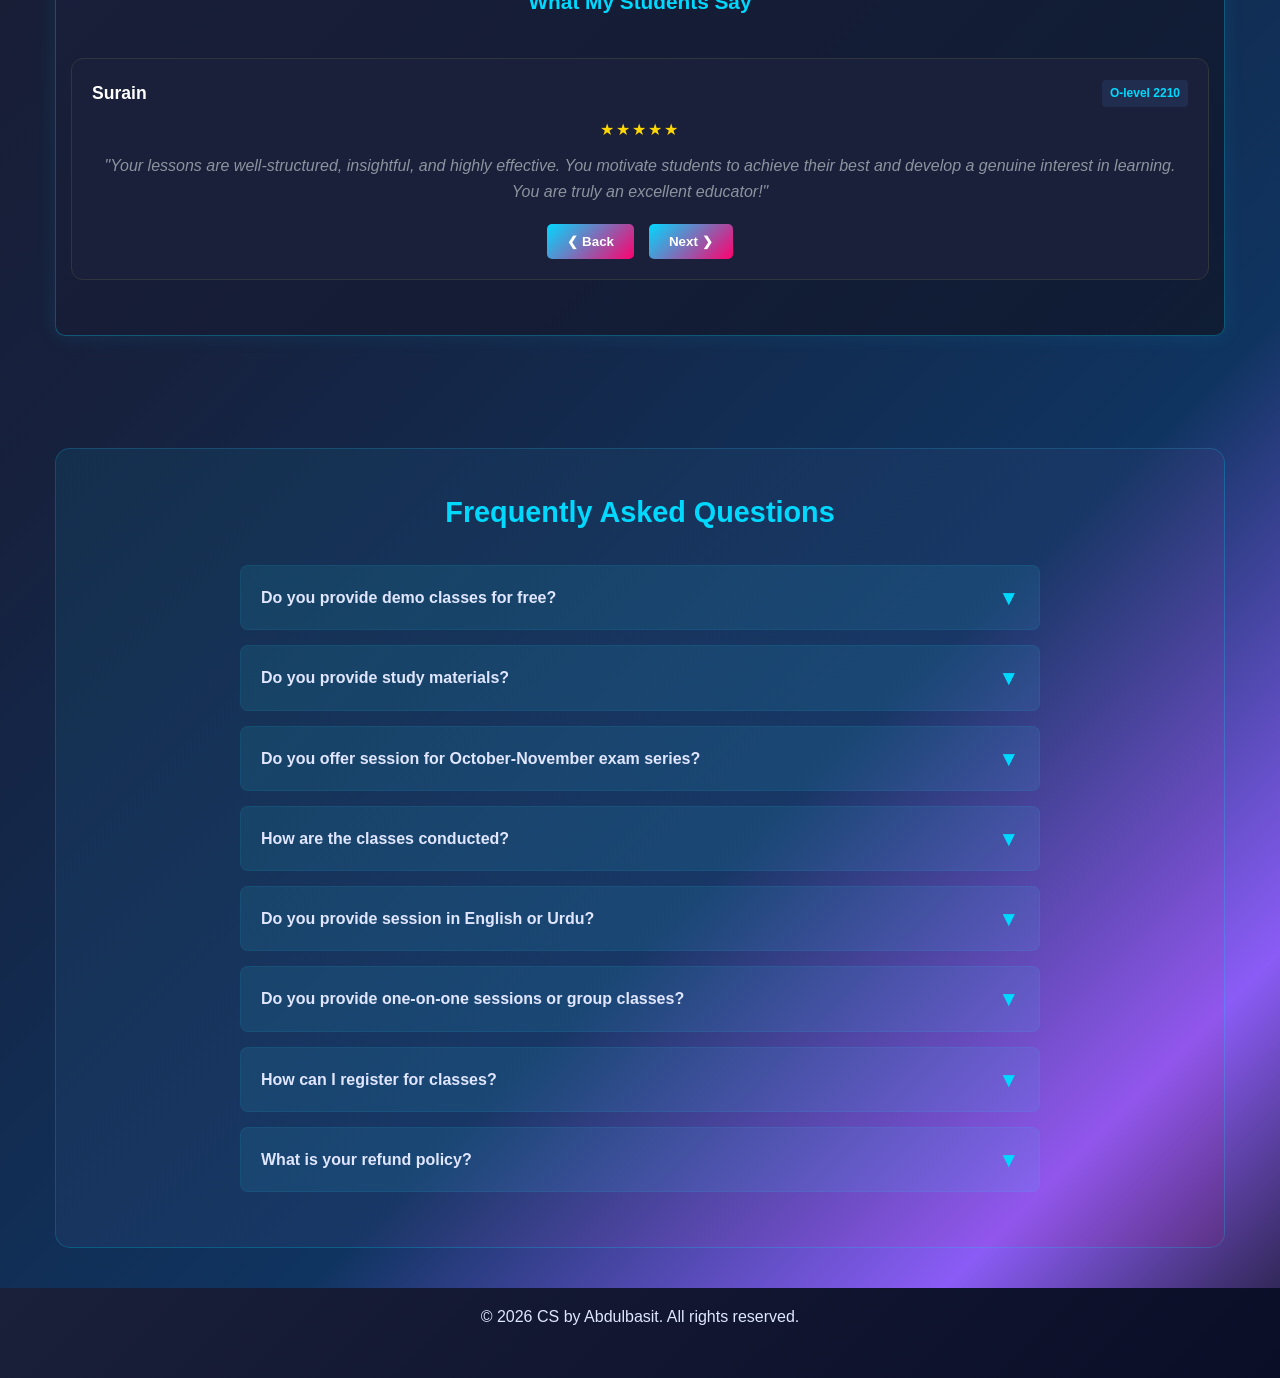
==== commit 815cf886: "Update index.html" ====
--- a/index.html
+++ b/index.html
@@ -6,8 +6,10 @@
     <title>CS by Abdulbasit</title>
     <link rel="stylesheet" href="style.css">
     
-    <style>
-        /* Floating Register Strip with Custom Gradient */
+<style>
+        /* ==========================================================================
+           Floating Register Strip - Desktop & Default View
+           ========================================================================== */
         .sticky-register-strip {
             position: fixed;
             right: 0;
@@ -17,31 +19,62 @@
             /* Modern Gradient Background going from Left to Right */
             background: linear-gradient(to right, #2980b2, #e6026f);
             
-            color: #ffffff; /* White text */
-            padding: 14px 28px; /* Creates the horizontal rectangle shape */
+            color: #ffffff;
+            padding: 14px 28px; /* Standard wide size for desktops */
             font-family: 'Segoe UI', Tahoma, Geneva, Verdana, sans-serif;
             font-weight: bold;
             letter-spacing: 1px;
             text-decoration: none;
             text-transform: uppercase;
+            font-size: 14px;
             
             /* Clean edge on the right, smooth curve on the left stretching out */
             border-radius: 6px 0 0 6px; 
             
             box-shadow: -4px 4px 15px rgba(0, 0, 0, 0.15);
             z-index: 9999; /* Ensures it stays above all other page elements */
-            transition: all 0.4s ease; /* Smooth transition for hover effects */
+            transition: all 0.4s ease; /* Smooth transition for hover/opacity changes */
         }
 
-        /* Interactive Hover Effect */
+        /* Interactive Hover Effect for Desktop */
         .sticky-register-strip:hover {
-            /* Flips the gradient direction on hover for a subtle glowing shift */
             background: linear-gradient(to right, #e6026f, #2980b2); 
-            
-            padding-left: 42px; /* Stretches the strip further to the left when hovered */
+            padding-left: 42px; /* Stretches the strip further left on desktop */
             box-shadow: -6px 6px 20px rgba(0, 0, 0, 0.25);
+            opacity: 1; /* Forces full visibility on hover */
+        }
+
+        /* ==========================================================================
+           Mobile Optimization (Screens smaller than 768px wide)
+           ========================================================================== */
+        @media screen and (max-width: 768px) {
+            .sticky-register-strip {
+                top: 30%; /* Slightly adjusted position for mobile viewports */
+                padding: 10px 16px; /* Optimum smaller padding so it takes less space */
+                font-size: 11px; /* Smaller font size to keep it compact */
+                letter-spacing: 0.5px;
+                border-radius: 4px 0 0 4px;
+                
+                /* 80% Transparency: Allows content below to blend through */
+                opacity: 0.8; 
+                
+                /* Optional: Slight fallback solid look using rgba if gradient blends harshly */
+                background: linear-gradient(to right, rgba(41, 128, 178, 0.85), rgba(230, 2, 111, 0.85));
+            }
+            
+            /* Gentle mobile hover/touch state changes */
+            .sticky-register-strip:hover {
+                padding-left: 20px; /* Reduced stretch size so it doesn't block content when touched */
+                opacity: 0.95; /* Becomes almost solid only when active/tapped */
+                background: linear-gradient(to right, rgba(230, 2, 111, 0.9), rgba(41, 128, 178, 0.9));
+            }
         }
     </style>
+</head>
+<body>
+
+    <a href="https://forms.gle/vdHhHdok6STAop1UA" target="_blank" class="sticky-register-strip">Register Now</a>
+
 </head>
 <body>
 
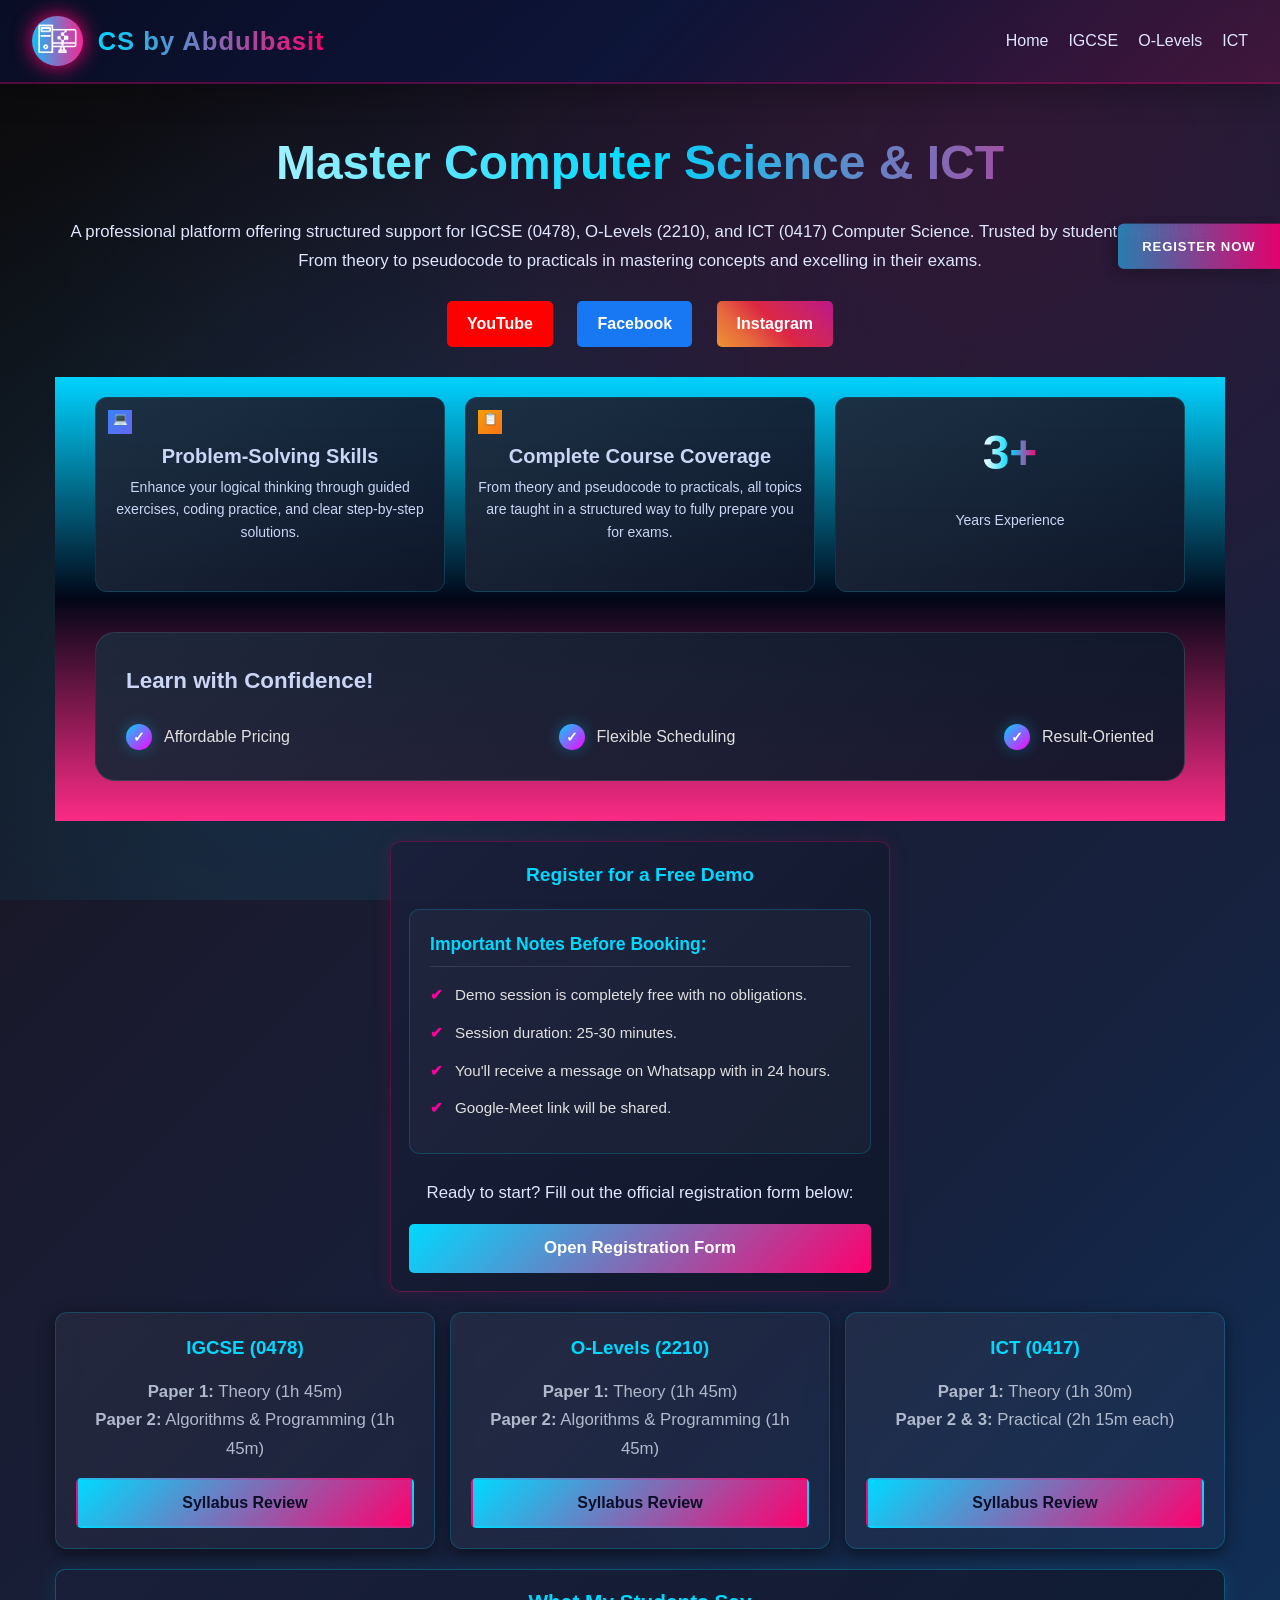
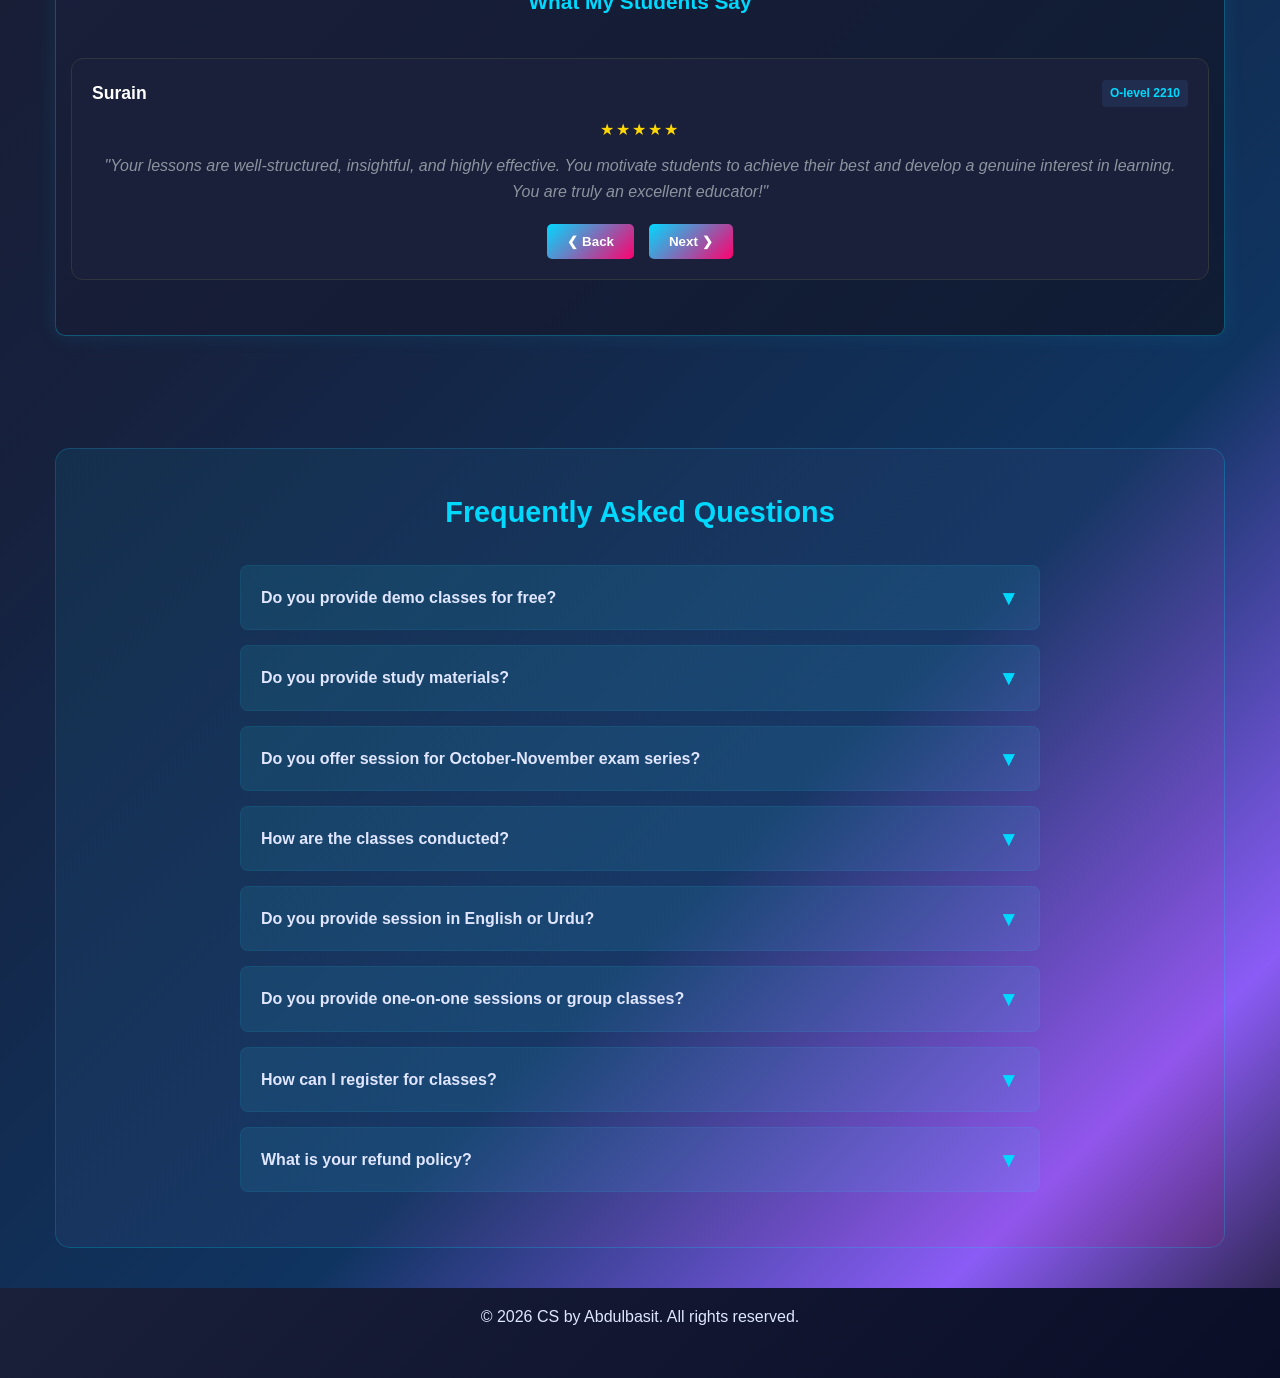
==== commit 99bb1a34: "Update index.html" ====
--- a/index.html
+++ b/index.html
@@ -17,31 +17,32 @@
             transform: translateY(-25%);
             
             /* Modern Gradient Background going from Left to Right */
-            background: linear-gradient(to right, #2980b2, #e6026f);
-            
-            color: #ffffff;
-            padding: 14px 28px; /* Standard wide size for desktops */
-            font-family: 'Segoe UI', Tahoma, Geneva, Verdana, sans-serif;
-            font-weight: bold;
-            letter-spacing: 1px;
-            text-decoration: none;
-            text-transform: uppercase;
-            font-size: 14px;
+            background: linear-gradient(to right, #2980b2, #e6026f) !important;
+            
+            color: #ffffff !important;
+            padding: 14px 28px !important; /* Standard wide size for desktops */
+            font-family: 'Segoe UI', Tahoma, Geneva, Verdana, sans-serif !important;
+            font-weight: bold !important;
+            letter-spacing: 1px !important;
+            text-decoration: none !important;
+            text-transform: uppercase !important;
+            font-size: 14px !important;
             
             /* Clean edge on the right, smooth curve on the left stretching out */
-            border-radius: 6px 0 0 6px; 
-            
-            box-shadow: -4px 4px 15px rgba(0, 0, 0, 0.15);
-            z-index: 9999; /* Ensures it stays above all other page elements */
-            transition: all 0.4s ease; /* Smooth transition for hover/opacity changes */
+            border-radius: 6px 0 0 6px !important; 
+            
+            box-shadow: -4px 4px 15px rgba(0, 0, 0, 0.15) !important;
+            z-index: 99999 !important; /* Extremely high layer priority to keep it on top */
+            transition: all 0.4s ease !important; /* Smooth transition for hover/opacity changes */
+            opacity: 1;
         }
 
         /* Interactive Hover Effect for Desktop */
         .sticky-register-strip:hover {
-            background: linear-gradient(to right, #e6026f, #2980b2); 
-            padding-left: 42px; /* Stretches the strip further left on desktop */
-            box-shadow: -6px 6px 20px rgba(0, 0, 0, 0.25);
-            opacity: 1; /* Forces full visibility on hover */
+            background: linear-gradient(to right, #e6026f, #2980b2) !important; 
+            padding-left: 42px !important; /* Stretches the strip further left on desktop */
+            box-shadow: -6px 6px 20px rgba(0, 0, 0, 0.25) !important;
+            opacity: 1 !important; 
         }
 
         /* ==========================================================================
@@ -49,24 +50,26 @@
            ========================================================================== */
         @media screen and (max-width: 768px) {
             .sticky-register-strip {
-                top: 30%; /* Slightly adjusted position for mobile viewports */
-                padding: 10px 16px; /* Optimum smaller padding so it takes less space */
-                font-size: 11px; /* Smaller font size to keep it compact */
-                letter-spacing: 0.5px;
-                border-radius: 4px 0 0 4px;
-                
-                /* 80% Transparency: Allows content below to blend through */
-                opacity: 0.8; 
-                
-                /* Optional: Slight fallback solid look using rgba if gradient blends harshly */
-                background: linear-gradient(to right, rgba(41, 128, 178, 0.85), rgba(230, 2, 111, 0.85));
+                top: 30% !important; /* Slightly adjusted position for mobile viewports */
+                
+                /* ULTRA COMPACT SIZE: Tiny padding and smaller font size */
+                padding: 6px 12px !important; 
+                font-size: 10px !important; 
+                letter-spacing: 0.5px !important;
+                border-radius: 4px 0 0 4px !important;
+                
+                /* HIGH TRANSPARENCY: Down to 40% visibility so text beneath shows clearly */
+                opacity: 0.4 !important;  
+                
+                /* Matching alpha opacity for the background gradient */
+                background: linear-gradient(to right, rgba(41, 128, 178, 0.4), rgba(230, 2, 111, 0.4)) !important;
             }
             
-            /* Gentle mobile hover/touch state changes */
+            /* Gentle mobile hover/touch state changes (when tapped) */
             .sticky-register-strip:hover {
-                padding-left: 20px; /* Reduced stretch size so it doesn't block content when touched */
-                opacity: 0.95; /* Becomes almost solid only when active/tapped */
-                background: linear-gradient(to right, rgba(230, 2, 111, 0.9), rgba(41, 128, 178, 0.9));
+                padding-left: 14px !important; /* Very minimal push-out behavior */
+                opacity: 0.9 !important; /* Brightens up significantly when a user interacts with it */
+                background: linear-gradient(to right, rgba(230, 2, 111, 0.9), rgba(41, 128, 178, 0.9)) !important;
             }
         }
     </style>
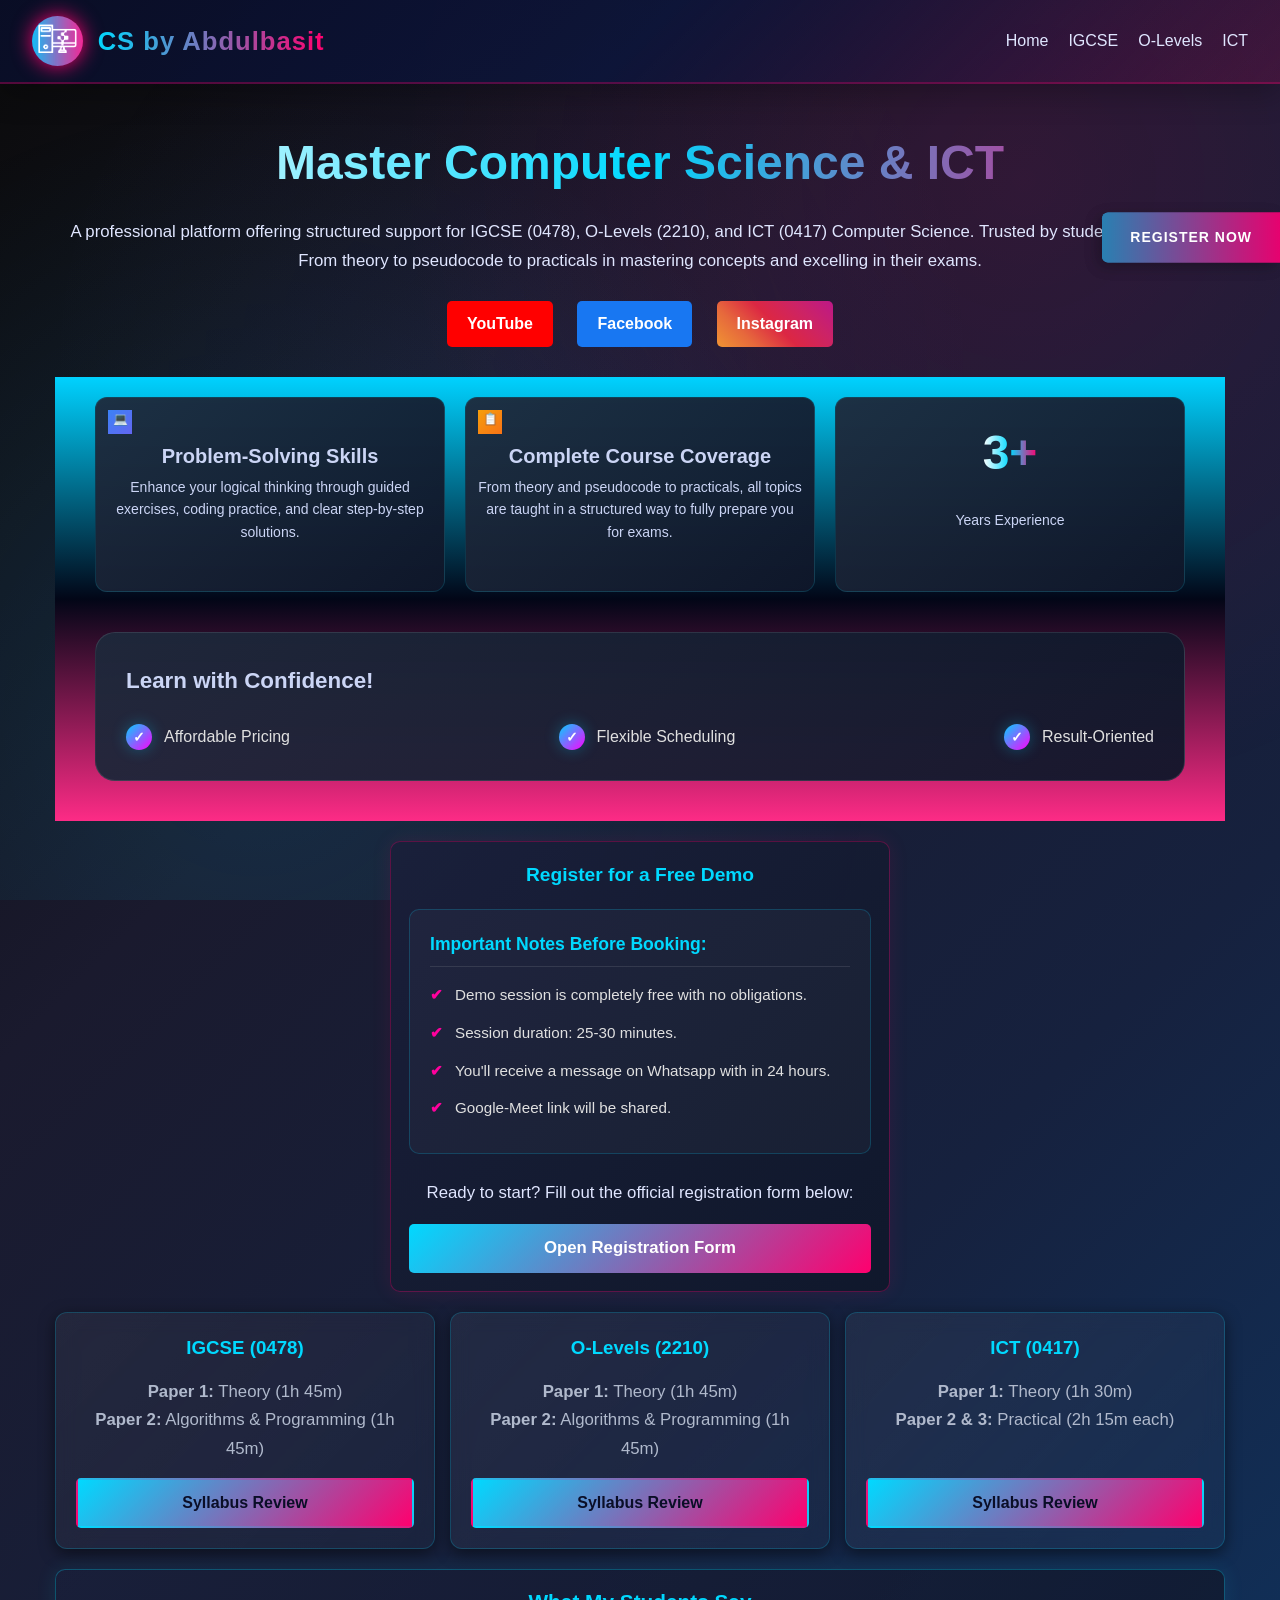
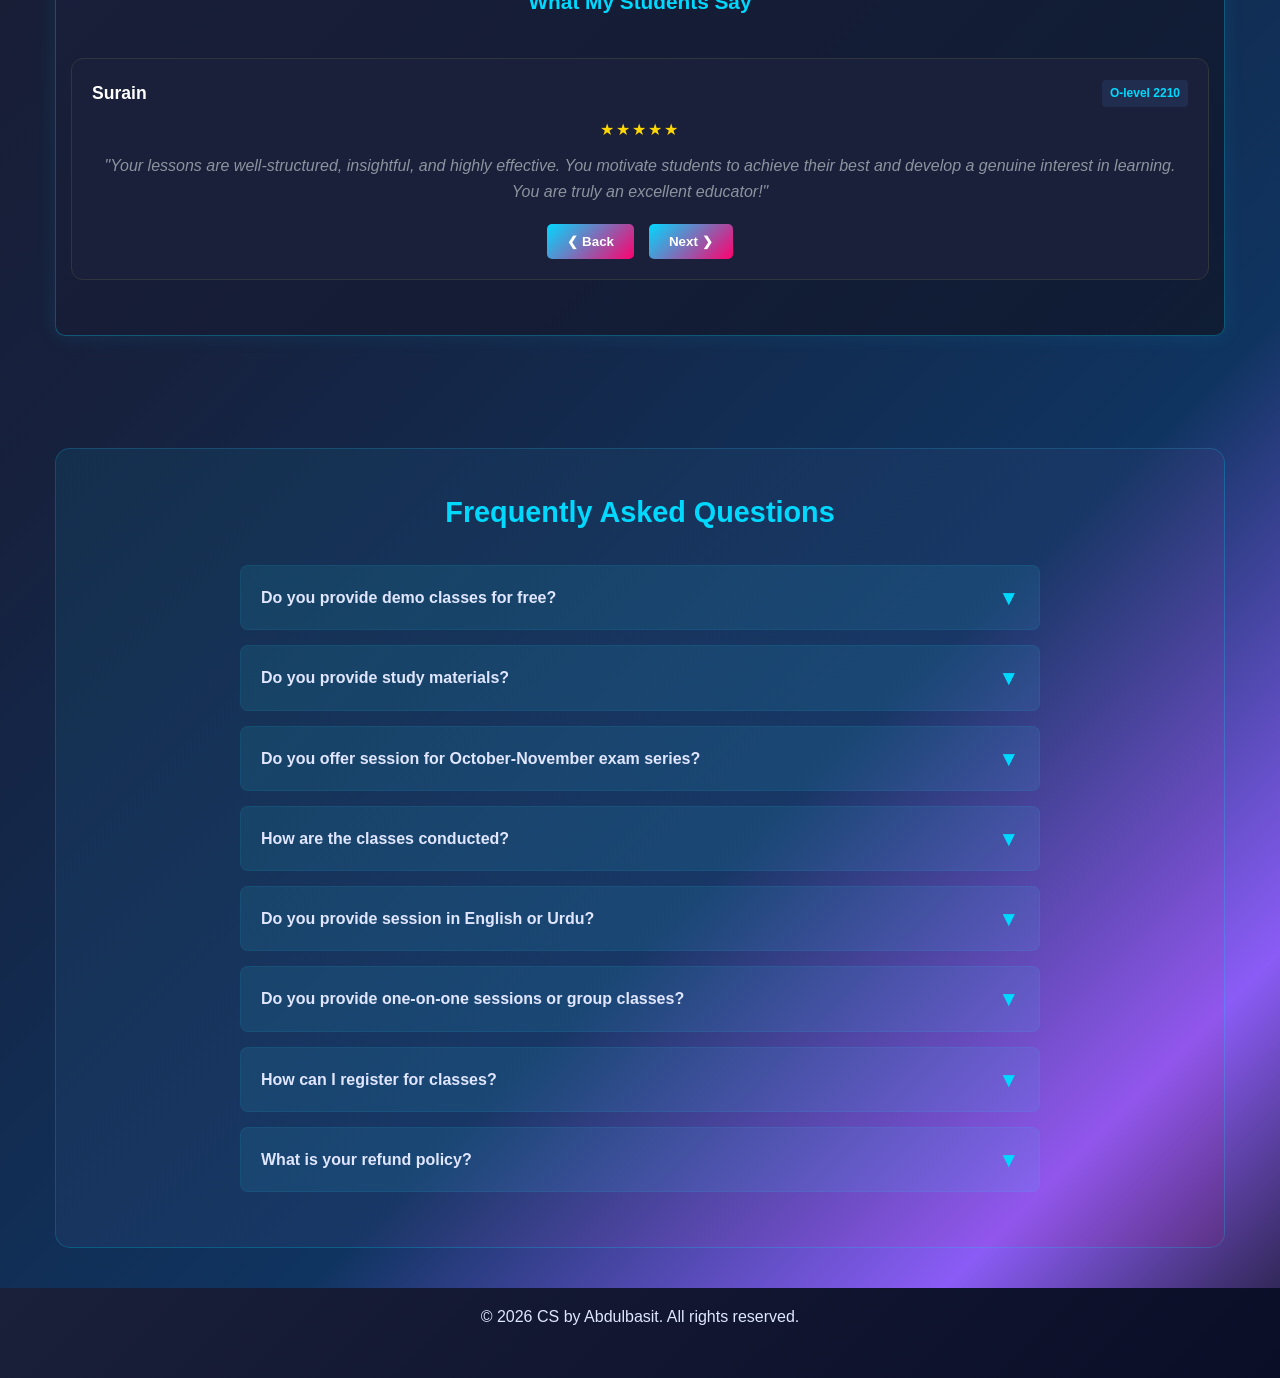
==== commit 9104b8d1: "Update index.html" ====
--- a/index.html
+++ b/index.html
@@ -17,32 +17,31 @@
             transform: translateY(-25%);
             
             /* Modern Gradient Background going from Left to Right */
-            background: linear-gradient(to right, #2980b2, #e6026f) !important;
-            
-            color: #ffffff !important;
-            padding: 14px 28px !important; /* Standard wide size for desktops */
-            font-family: 'Segoe UI', Tahoma, Geneva, Verdana, sans-serif !important;
-            font-weight: bold !important;
-            letter-spacing: 1px !important;
-            text-decoration: none !important;
-            text-transform: uppercase !important;
-            font-size: 14px !important;
+            background: linear-gradient(to right, #2980b2, #e6026f);
+            
+            color: #ffffff;
+            padding: 14px 28px; /* Standard wide size for desktops */
+            font-family: 'Segoe UI', Tahoma, Geneva, Verdana, sans-serif;
+            font-weight: bold;
+            letter-spacing: 1px;
+            text-decoration: none;
+            text-transform: uppercase;
+            font-size: 14px;
             
             /* Clean edge on the right, smooth curve on the left stretching out */
-            border-radius: 6px 0 0 6px !important; 
-            
-            box-shadow: -4px 4px 15px rgba(0, 0, 0, 0.15) !important;
-            z-index: 99999 !important; /* Extremely high layer priority to keep it on top */
-            transition: all 0.4s ease !important; /* Smooth transition for hover/opacity changes */
-            opacity: 1;
+            border-radius: 6px 0 0 6px; 
+            
+            box-shadow: -4px 4px 15px rgba(0, 0, 0, 0.15);
+            z-index: 9999; /* Ensures it stays above all other page elements */
+            transition: all 0.4s ease; /* Smooth transition for hover/opacity changes */
         }
 
         /* Interactive Hover Effect for Desktop */
         .sticky-register-strip:hover {
-            background: linear-gradient(to right, #e6026f, #2980b2) !important; 
-            padding-left: 42px !important; /* Stretches the strip further left on desktop */
-            box-shadow: -6px 6px 20px rgba(0, 0, 0, 0.25) !important;
-            opacity: 1 !important; 
+            background: linear-gradient(to right, #e6026f, #2980b2); 
+            padding-left: 42px; /* Stretches the strip further left on desktop */
+            box-shadow: -6px 6px 20px rgba(0, 0, 0, 0.25);
+            opacity: 1; /* Forces full visibility on hover */
         }
 
         /* ==========================================================================
@@ -50,26 +49,24 @@
            ========================================================================== */
         @media screen and (max-width: 768px) {
             .sticky-register-strip {
-                top: 30% !important; /* Slightly adjusted position for mobile viewports */
-                
-                /* ULTRA COMPACT SIZE: Tiny padding and smaller font size */
-                padding: 6px 12px !important; 
-                font-size: 10px !important; 
-                letter-spacing: 0.5px !important;
-                border-radius: 4px 0 0 4px !important;
-                
-                /* HIGH TRANSPARENCY: Down to 40% visibility so text beneath shows clearly */
-                opacity: 0.4 !important;  
-                
-                /* Matching alpha opacity for the background gradient */
-                background: linear-gradient(to right, rgba(41, 128, 178, 0.4), rgba(230, 2, 111, 0.4)) !important;
+                top: 30%; /* Slightly adjusted position for mobile viewports */
+                padding: 10px 16px; /* Optimum smaller padding so it takes less space */
+                font-size: 11px; /* Smaller font size to keep it compact */
+                letter-spacing: 0.5px;
+                border-radius: 4px 0 0 4px;
+                
+                /* 80% Transparency: Allows content below to blend through */
+                opacity: 0.8; 
+                
+                /* Optional: Slight fallback solid look using rgba if gradient blends harshly */
+                background: linear-gradient(to right, rgba(41, 128, 178, 0.85), rgba(230, 2, 111, 0.85));
             }
             
-            /* Gentle mobile hover/touch state changes (when tapped) */
+            /* Gentle mobile hover/touch state changes */
             .sticky-register-strip:hover {
-                padding-left: 14px !important; /* Very minimal push-out behavior */
-                opacity: 0.9 !important; /* Brightens up significantly when a user interacts with it */
-                background: linear-gradient(to right, rgba(230, 2, 111, 0.9), rgba(41, 128, 178, 0.9)) !important;
+                padding-left: 20px; /* Reduced stretch size so it doesn't block content when touched */
+                opacity: 0.95; /* Becomes almost solid only when active/tapped */
+                background: linear-gradient(to right, rgba(230, 2, 111, 0.9), rgba(41, 128, 178, 0.9));
             }
         }
     </style>
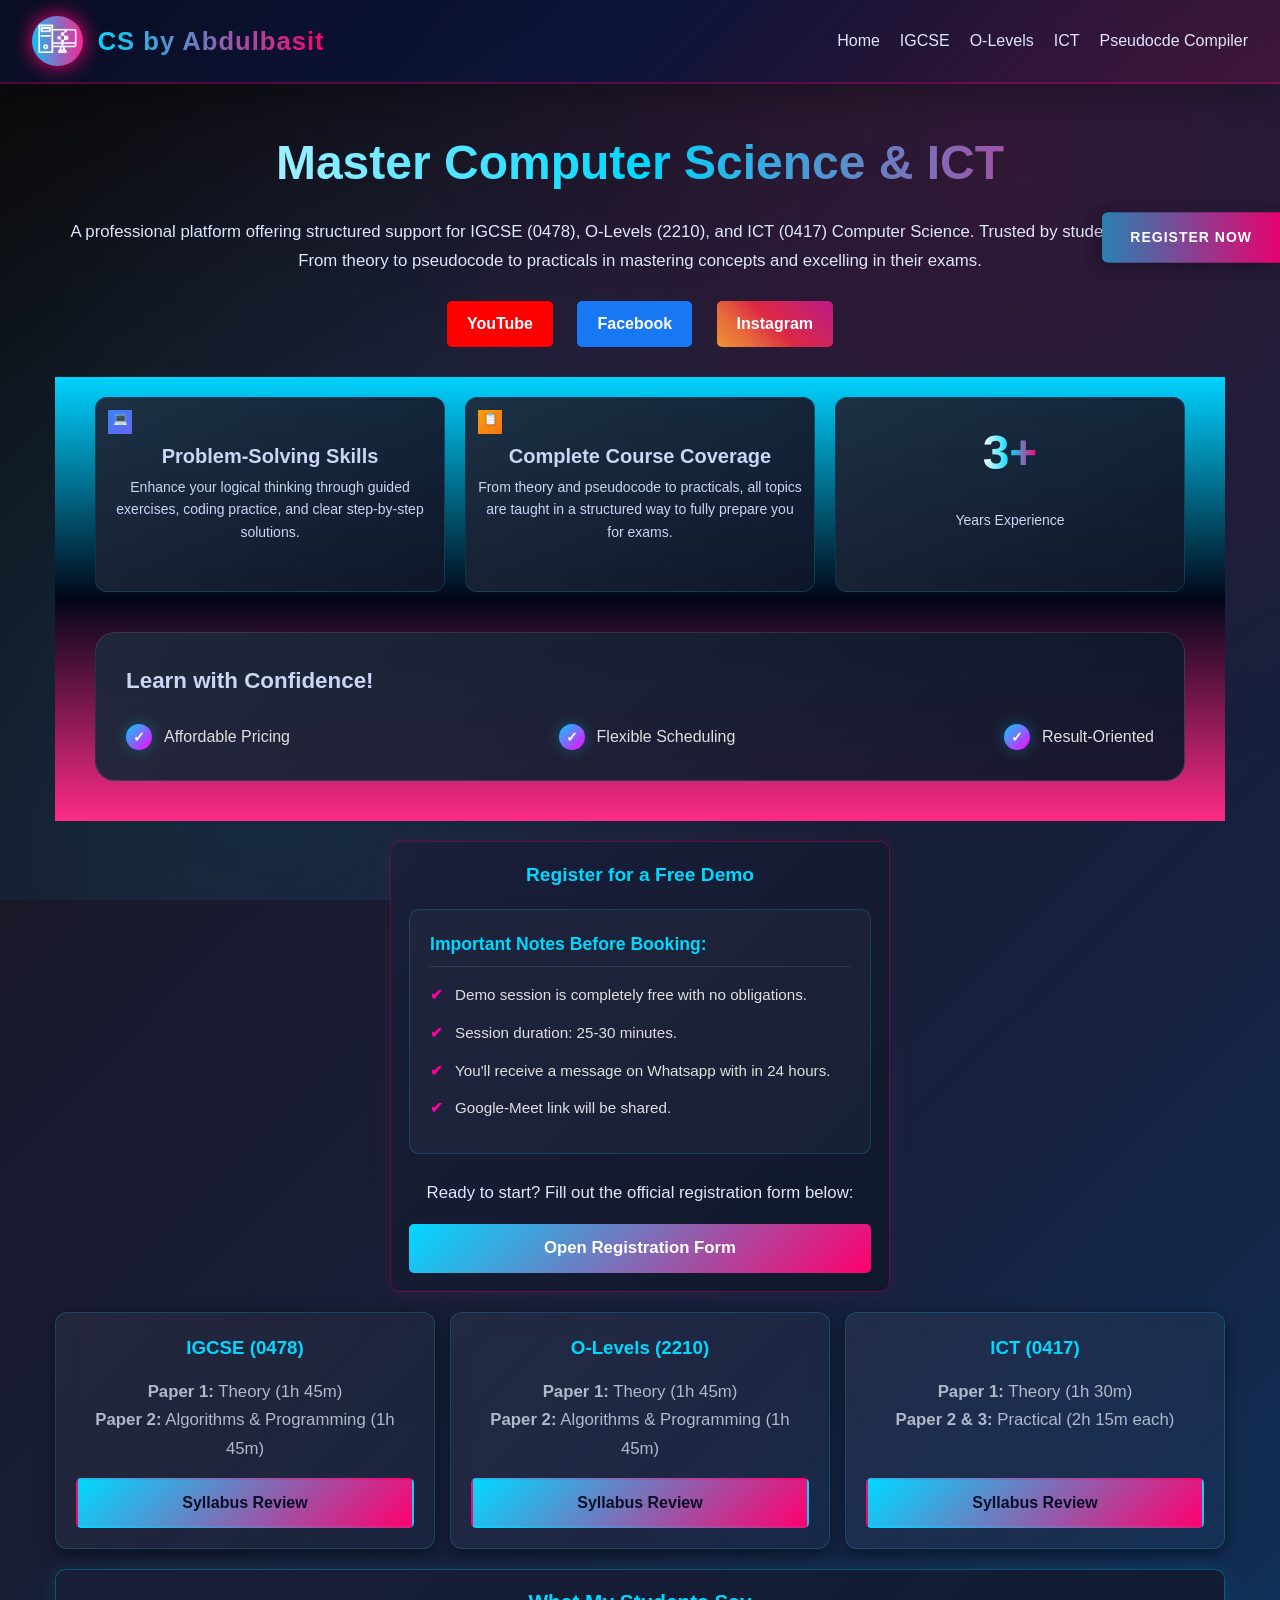
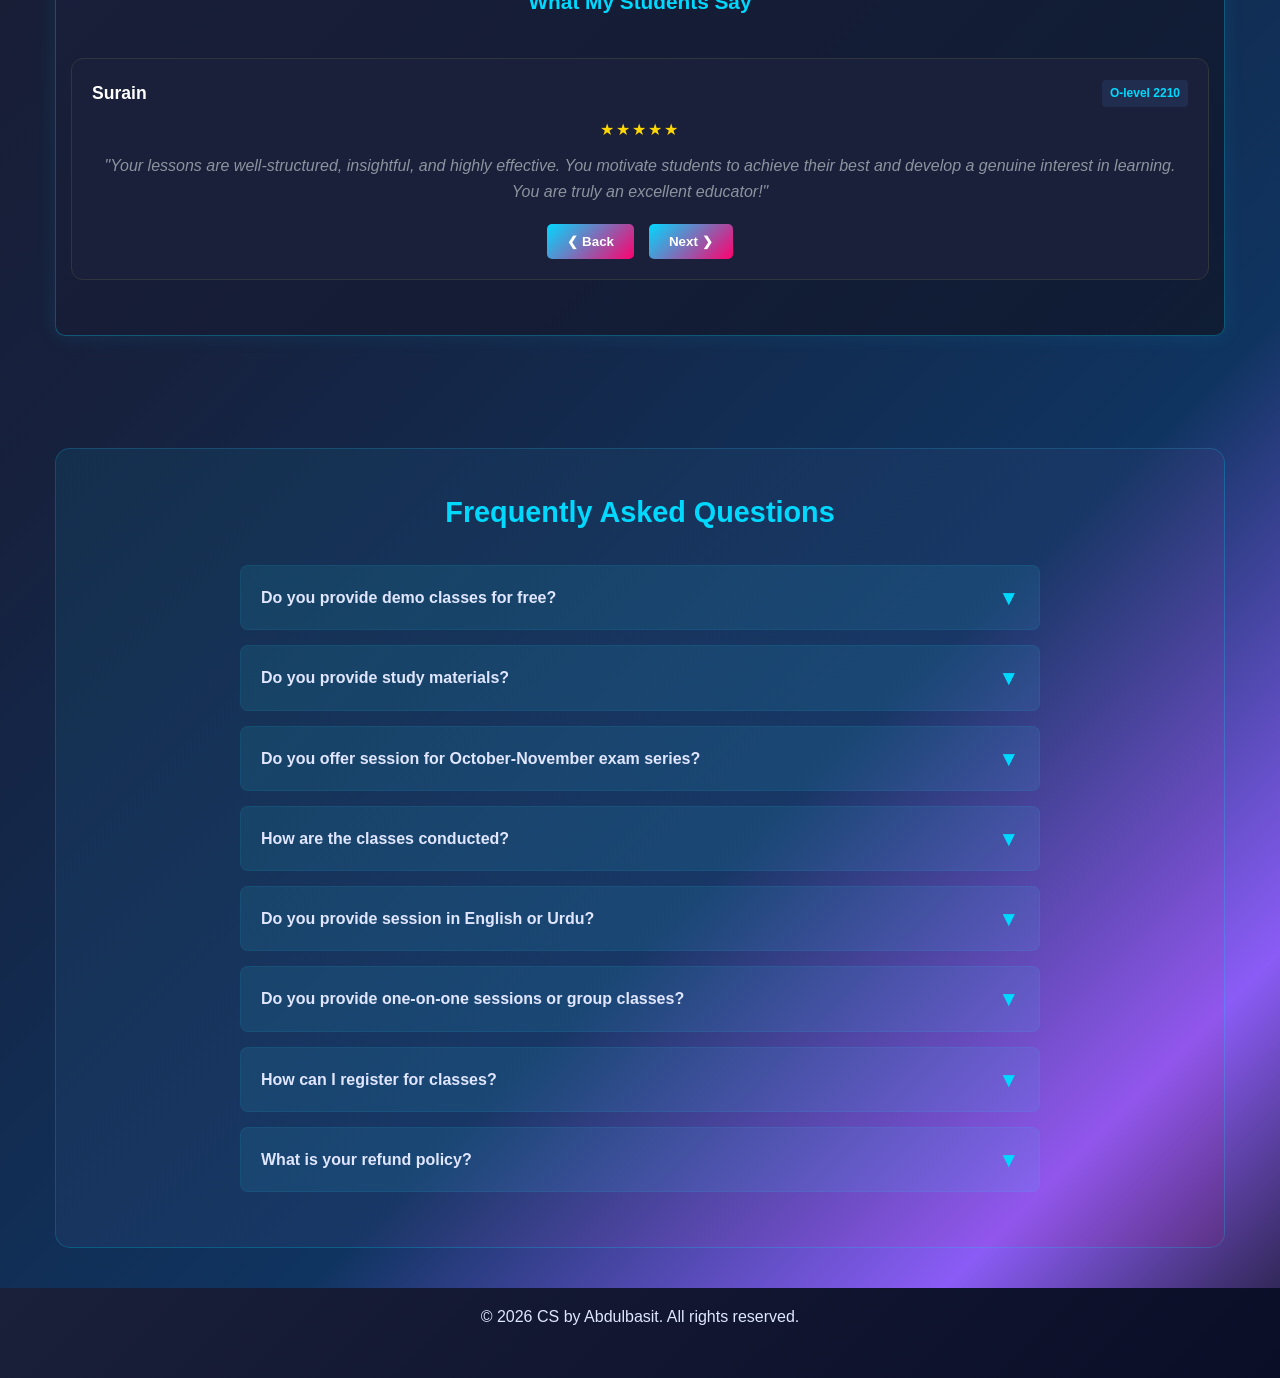
==== commit 445009a2: "Update index.html" ====
--- a/index.html
+++ b/index.html
@@ -93,6 +93,7 @@
             <li><a href="igcse.html">IGCSE</a></li>
             <li><a href="olevels.html">O-Levels</a></li>
             <li><a href="ict.html">ICT</a></li>
+            <li><a href="indexpseudocde.html">Pseudocde Compiler</a></li>
         </ul>
     </nav>
 <main>
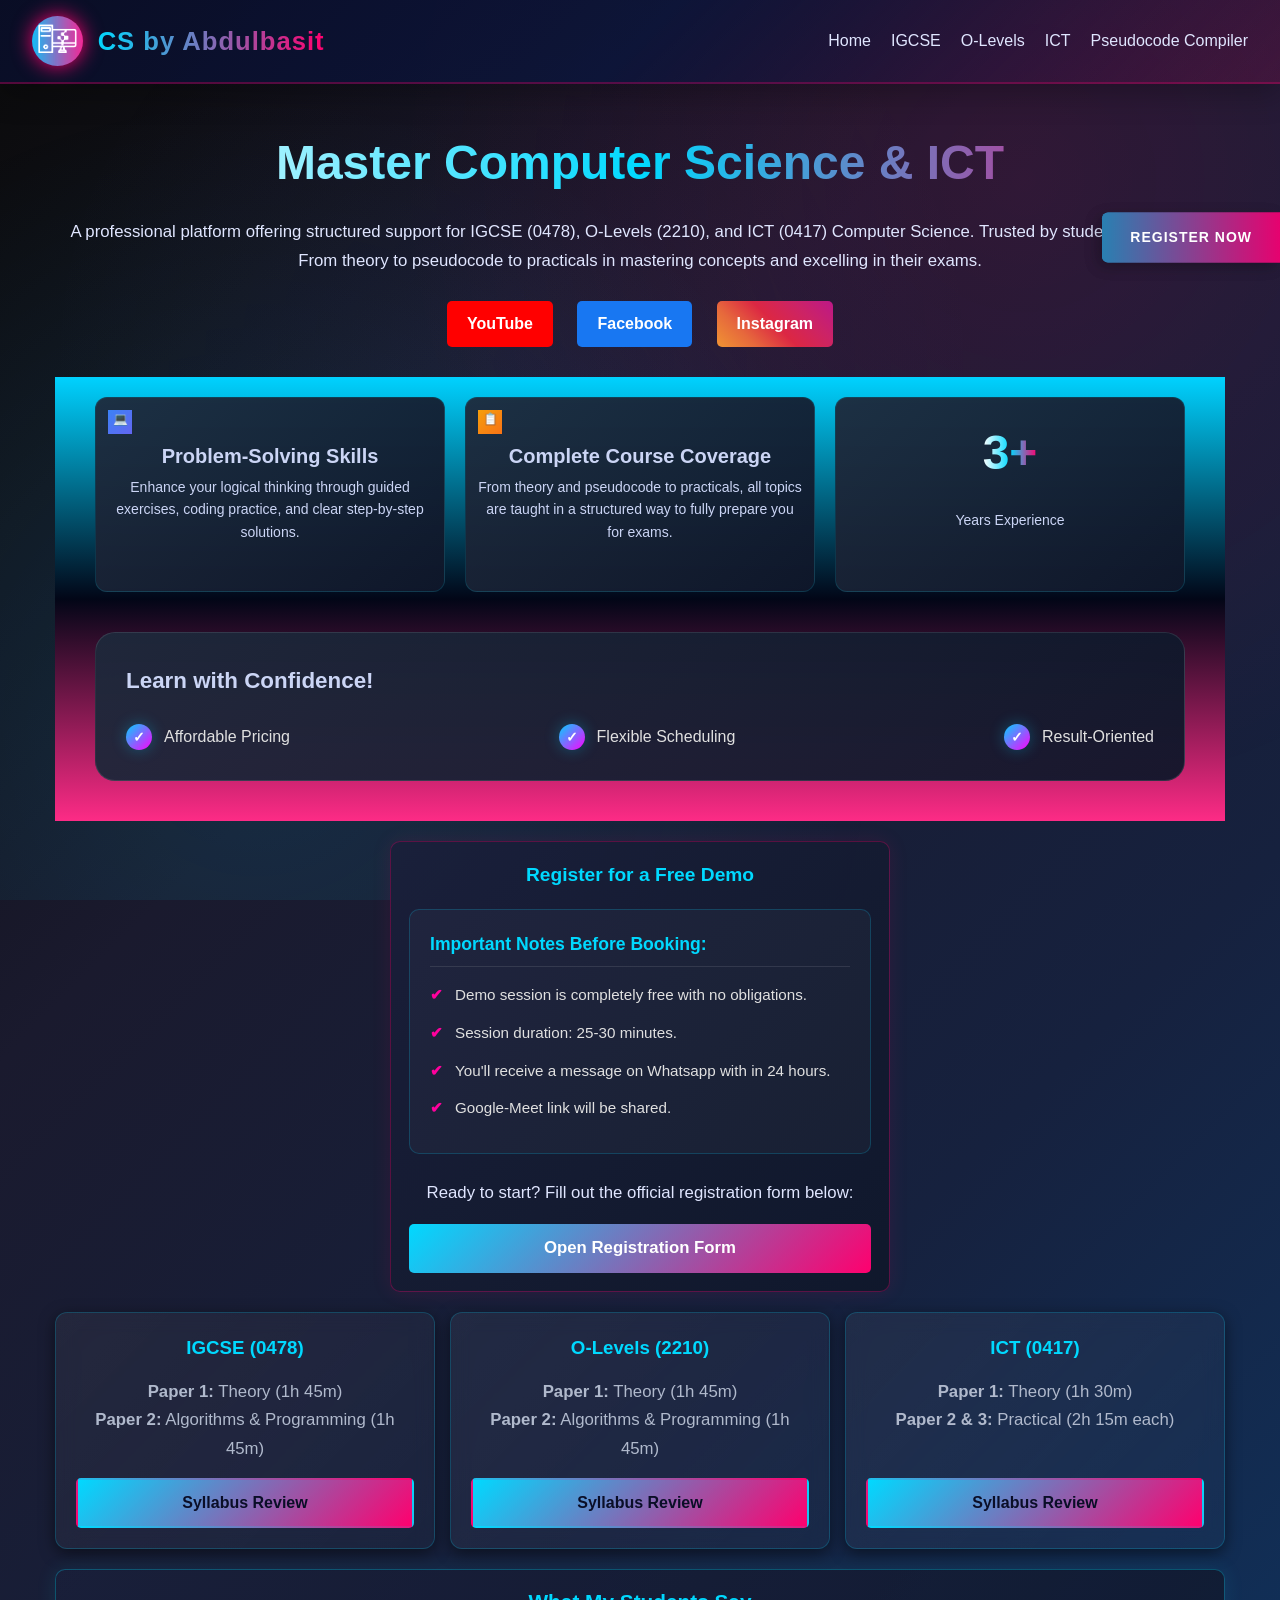
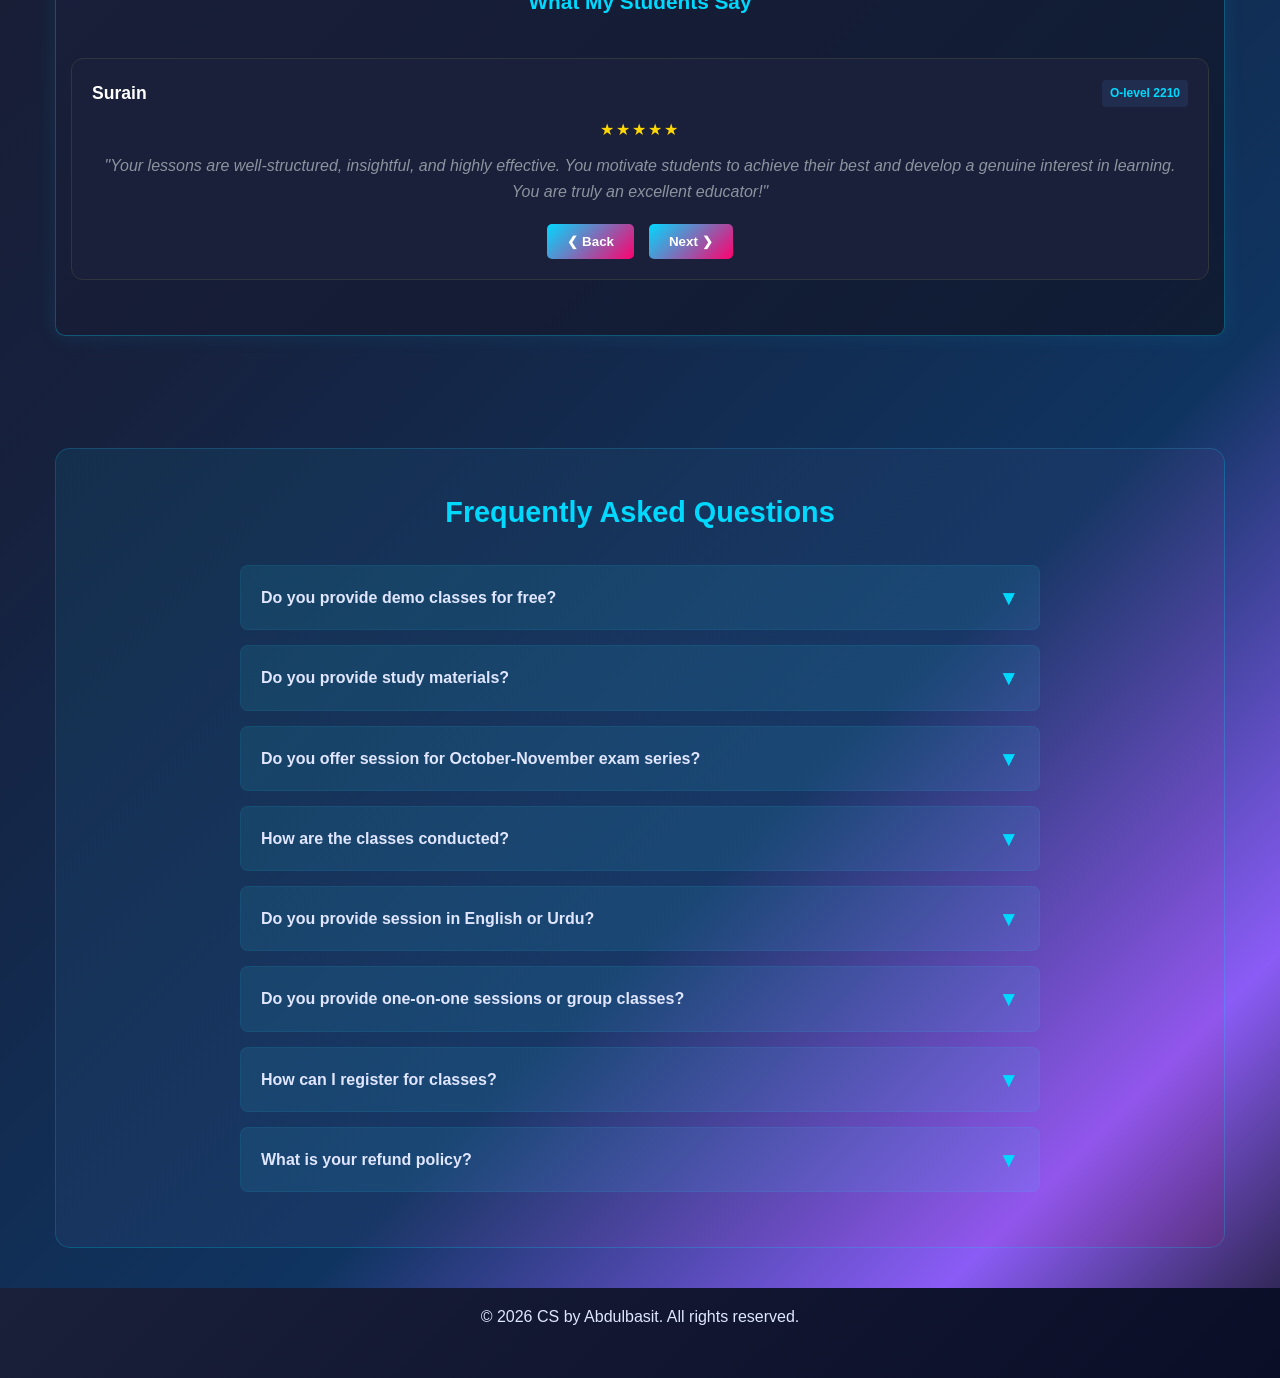
==== commit 303dd747: "Update index.html" ====
--- a/index.html
+++ b/index.html
@@ -93,7 +93,7 @@
             <li><a href="igcse.html">IGCSE</a></li>
             <li><a href="olevels.html">O-Levels</a></li>
             <li><a href="ict.html">ICT</a></li>
-            <li><a href="indexpseudocde.html">Pseudocde Compiler</a></li>
+            <li><a href="indexpseudocode.html">Pseudocode Compiler</a></li>
         </ul>
     </nav>
 <main>
